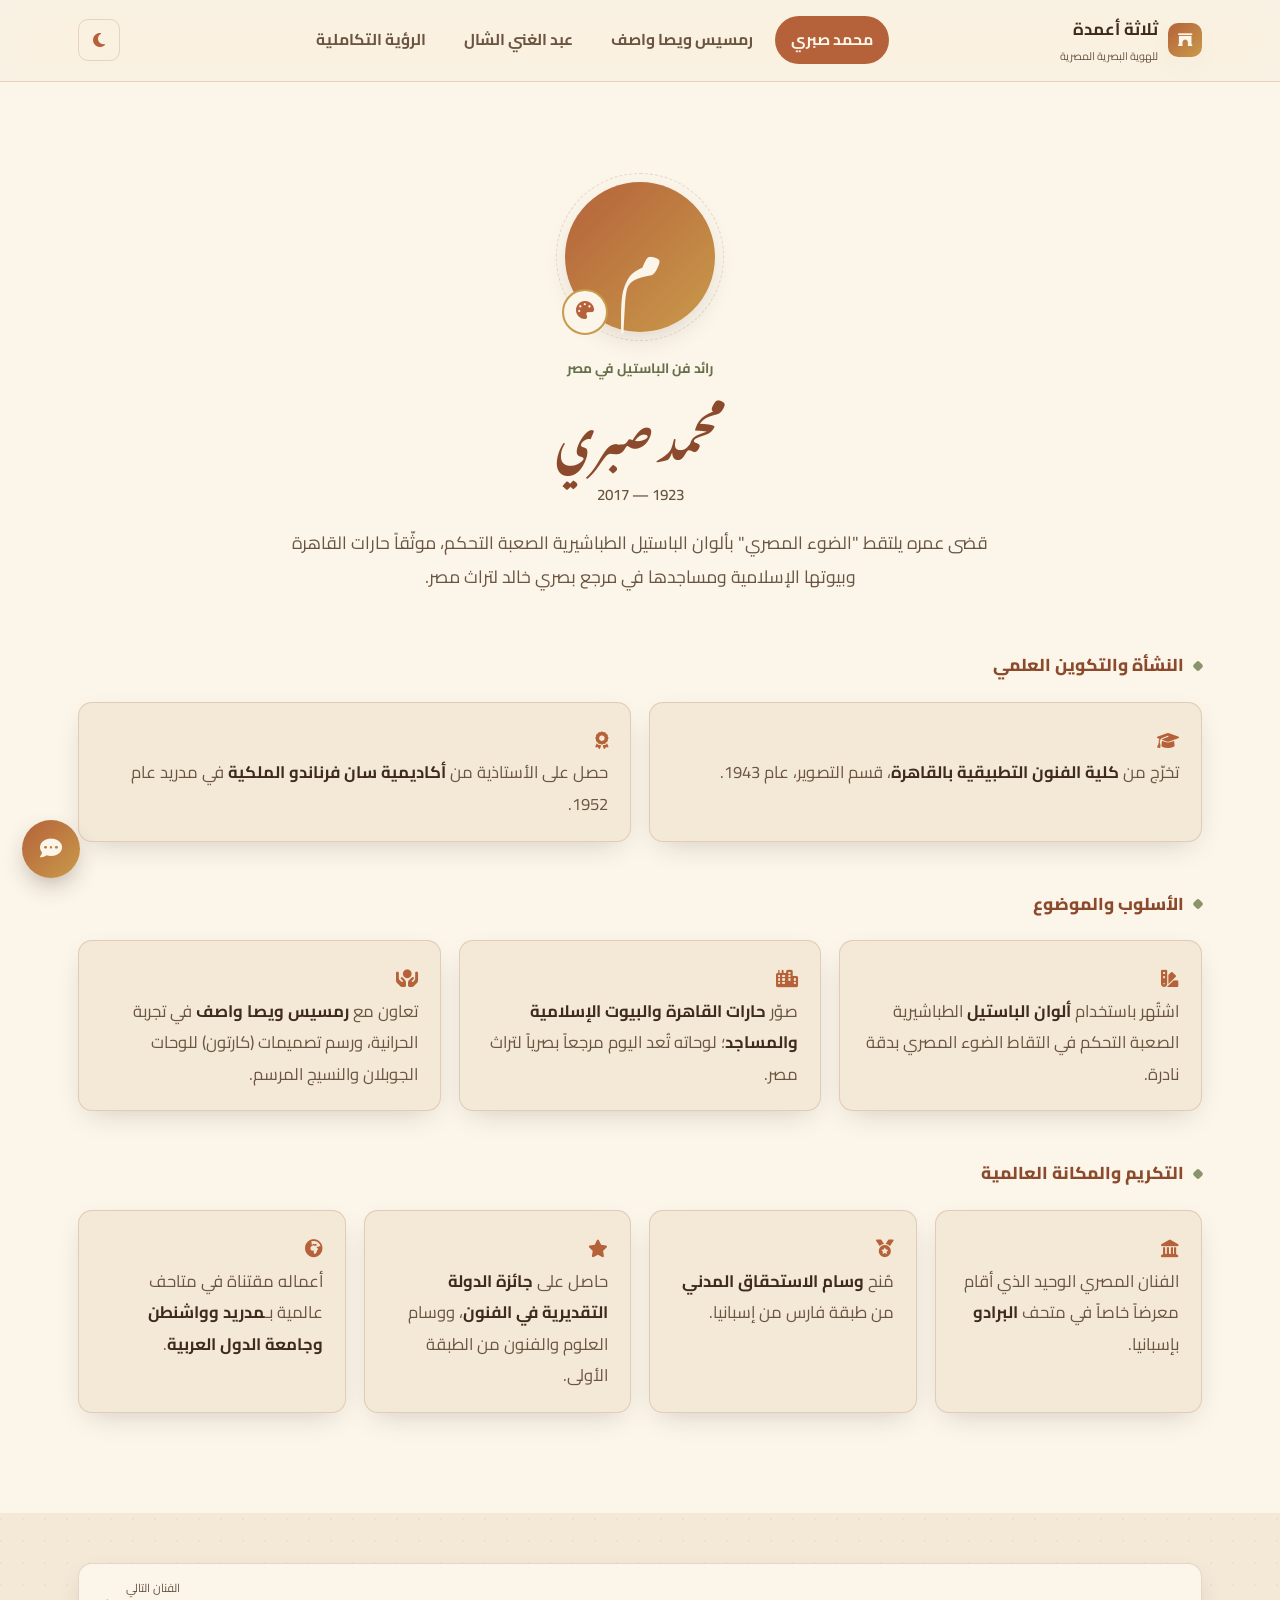
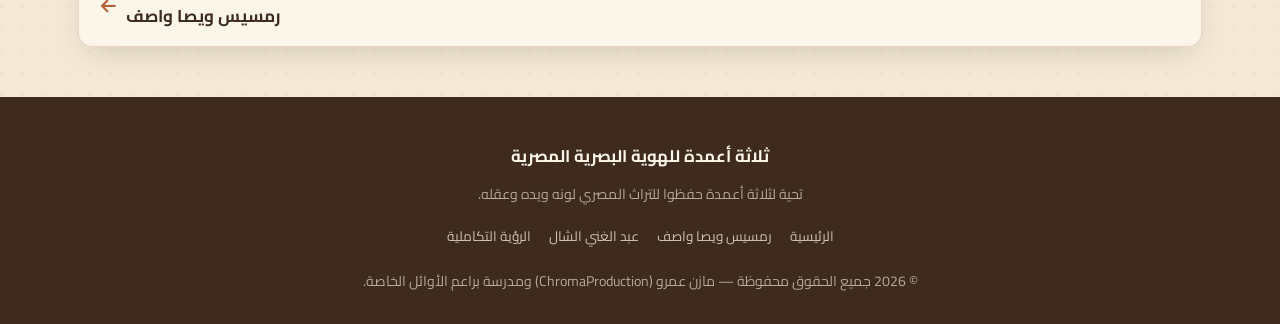
==== sabry.html @ bfd31f46 "Add files via upload" ====
<!DOCTYPE html>
<html lang="ar" dir="rtl">
<head>
<meta charset="UTF-8">
<meta name="viewport" content="width=device-width, initial-scale=1.0">
<script>(function(){try{var t=localStorage.getItem("site-theme");if(!t){t=window.matchMedia("(prefers-color-scheme: dark)").matches?"dark":"light";}document.documentElement.setAttribute("data-theme",t);}catch(e){}})();</script>
<title>محمد صبري — ثلاثة أعمدة للهوية البصرية المصرية</title>
<meta name="description" content="محمد صبري، رائد فن الباستيل في مصر (1923-2017)، وثّق الضوء المصري وحارات القاهرة في لوحاته.">
<link rel="icon" href="data:image/svg+xml,%3Csvg xmlns='http://www.w3.org/2000/svg' viewBox='0 0 100 100'%3E%3Crect width='100' height='100' rx='22' fill='%23B5623A'/%3E%3Cpath d='M25 76 V50 A25 25 0 0 1 75 50 V76' fill='none' stroke='%23F3E9D6' stroke-width='9' stroke-linecap='round'/%3E%3Ccircle cx='50' cy='34' r='5' fill='%23F3E9D6'/%3E%3C/svg%3E">
<link rel="preconnect" href="https://fonts.googleapis.com">
<link rel="preconnect" href="https://fonts.gstatic.com" crossorigin>
<link href="https://fonts.googleapis.com/css2?family=Cairo:wght@300;400;500;600;700;800&family=Noto+Nastaliq+Urdu:wght@400;600;700&display=swap" rel="stylesheet">
<link rel="stylesheet" href="https://cdnjs.cloudflare.com/ajax/libs/font-awesome/6.5.1/css/all.min.css">
<link rel="stylesheet" href="style.css">
</head>
<body>

<div id="thread-progress"></div>

<header id="navbar">
  <div class="nav-inner">
    <a class="brand" href="index.html">
      <span class="brand-mark"><i class="fa-solid fa-archway"></i></span>
      <span>ثلاثة أعمدة<br><small>للهوية البصرية المصرية</small></span>
    </a>
    <nav class="nav-links" id="navLinks">
      <a href="sabry.html" class="active">محمد صبري</a>
      <a href="wissa.html">رمسيس ويصا واصف</a>
      <a href="shal.html">عبد الغني الشال</a>
      <a href="vision.html">الرؤية التكاملية</a>
    </nav>
    <button id="theme-toggle" aria-label="تبديل الوضع الداكن" title="الوضع الداكن/الفاتح"><i class="fa-solid fa-moon"></i><i class="fa-solid fa-sun"></i></button>
    <button id="nav-toggle" aria-label="فتح القائمة" aria-expanded="false"><i class="fa-solid fa-bars"></i></button>
  </div>
</header>

<section class="section-pad tint-b">
  <div class="container">
    <div class="section-head">
      <div class="avatar avatar-lg avatar-sabry section-icon">م<span class="avatar-badge"><i class="fa-solid fa-palette"></i></span></div>
      <div class="section-eyebrow">رائد فن الباستيل في مصر</div>
      <h2 class="section-title">محمد صبري</h2>
      <div class="section-dates">1923 — 2017</div>
      <p class="section-lede">
        قضى عمره يلتقط "الضوء المصري" بألوان الباستيل الطباشيرية الصعبة التحكم،
        موثّقاً حارات القاهرة وبيوتها الإسلامية ومساجدها في مرجع بصري خالد لتراث مصر.
      </p>
    </div>

    <div class="group">
      <div class="group-title">النشأة والتكوين العلمي</div>
      <div class="cards">
        <div class="card reveal"><i class="fa-solid fa-graduation-cap card-ic"></i><p>تخرّج من <strong>كلية الفنون التطبيقية بالقاهرة</strong>، قسم التصوير، عام 1943.</p></div>
        <div class="card reveal"><i class="fa-solid fa-award card-ic"></i><p>حصل على الأستاذية من <strong>أكاديمية سان فرناندو الملكية</strong> في مدريد عام 1952.</p></div>
      </div>
    </div>

    <div class="group">
      <div class="group-title">الأسلوب والموضوع</div>
      <div class="cards">
        <div class="card reveal"><i class="fa-solid fa-swatchbook card-ic"></i><p>اشتُهر باستخدام <strong>ألوان الباستيل</strong> الطباشيرية الصعبة التحكم في التقاط الضوء المصري بدقة نادرة.</p></div>
        <div class="card reveal"><i class="fa-solid fa-city card-ic"></i><p>صوّر <strong>حارات القاهرة والبيوت الإسلامية والمساجد</strong>؛ لوحاته تُعد اليوم مرجعاً بصرياً لتراث مصر.</p></div>
        <div class="card reveal"><i class="fa-solid fa-hands-holding-circle card-ic"></i><p>تعاون مع <strong>رمسيس ويصا واصف</strong> في تجربة الحرانية، ورسم تصميمات (كارتون) للوحات الجوبلان والنسيج المرسم.</p></div>
      </div>
    </div>

    <div class="group">
      <div class="group-title">التكريم والمكانة العالمية</div>
      <div class="cards">
        <div class="card reveal"><i class="fa-solid fa-landmark card-ic"></i><p>الفنان المصري الوحيد الذي أقام معرضاً خاصاً في متحف <strong>البرادو</strong> بإسبانيا.</p></div>
        <div class="card reveal"><i class="fa-solid fa-medal card-ic"></i><p>مُنح <strong>وسام الاستحقاق المدني</strong> من طبقة فارس من إسبانيا.</p></div>
        <div class="card reveal"><i class="fa-solid fa-star card-ic"></i><p>حاصل على <strong>جائزة الدولة التقديرية في الفنون</strong>، ووسام العلوم والفنون من الطبقة الأولى.</p></div>
        <div class="card reveal"><i class="fa-solid fa-earth-africa card-ic"></i><p>أعماله مقتناة في متاحف عالمية بـ<strong>مدريد وواشنطن وجامعة الدول العربية</strong>.</p></div>
      </div>
    </div>
  </div>
</section>

<div class="container">
  <div class="page-nav">
    <a class="next" href="wissa.html">
      <div><small>الفنان التالي</small>رمسيس ويصا واصف</div>
      <i class="fa-solid fa-arrow-left"></i>
    </a>
  </div>
</div>

<footer>
  <div class="container">
    <div class="f-brand">ثلاثة أعمدة للهوية البصرية المصرية</div>
    <p>تحية لثلاثة أعمدة حفظوا للتراث المصري لونه ويده وعقله.</p>
    <div class="f-links">
      <a href="index.html">الرئيسية</a>
      <a href="wissa.html">رمسيس ويصا واصف</a>
      <a href="shal.html">عبد الغني الشال</a>
      <a href="vision.html">الرؤية التكاملية</a>
    </div>
    <p style="margin-top:18px;">© <span id="year"></span> جميع الحقوق محفوظة — مازن عمرو (ChromaProduction) ومدرسة براعم الأوائل الخاصة.</p>
  </div>
</footer>

<script src="main.js"></script>
<button id="faq-toggle" aria-label="اسأل عن الفنانين الثلاثة" aria-expanded="false"><i class="fa-solid fa-comment-dots"></i></button>
<div id="faq-panel" role="dialog" aria-label="أسئلة عن الفنانين الثلاثة">
  <div class="faq-head">
    <span><i class="fa-solid fa-scroll"></i>اسأل عن الفنانين الثلاثة</span>
    <button id="faq-close" aria-label="إغلاق"><i class="fa-solid fa-xmark"></i></button>
  </div>
  <div class="faq-search-wrap">
    <i class="fa-solid fa-magnifying-glass"></i>
    <input type="text" id="faq-search" placeholder="دوّر على سؤال...">
  </div>
  <div class="faq-list" id="faqList"></div>
</div>
<script src="bot.js"></script>

</body>
</html>
---- style.css ----
/* ===================== Tokens ===================== */
:root{
  --clay:#B5623A;
  --clay-dark:#8B4A2B;
  --clay-soft:#E7B79A;
  --pistachio:#8A9468;
  --pistachio-dark:#67704A;
  --beige:#F3E9D6;
  --cream:#FBF5EA;
  --ink:#3E2B1E;
  --ink-soft:#6B5541;
  --gold:#C99A4A;
  --border-soft:rgba(139,74,43,.18);
  --shadow-soft:0 10px 30px -12px rgba(62,43,30,.25);
  --radius-lg:22px;
  --radius-md:14px;
  --container:1180px;

  /* fixed tokens: stay constant across themes (footer stays a stable dark band) */
  --footer-bg:#3E2B1E;
  --footer-text:#F3E9D6;
  --cream-rgb:251,245,234;
}

/* ===================== Dark theme ===================== */
:root[data-theme="dark"]{
  --clay:#DD8B5D;
  --clay-dark:#F0AC81;
  --clay-soft:#5B3A26;
  --pistachio:#AEBB8C;
  --pistachio-dark:#CBD6AC;
  --beige:#221812;
  --cream:#2E2219;
  --ink:#F3E9D6;
  --ink-soft:#C9B79E;
  --gold:#E2B876;
  --border-soft:rgba(243,233,214,.14);
  --shadow-soft:0 12px 30px -12px rgba(0,0,0,.55);
  --cream-rgb:46,34,25;
}
:root[data-theme="dark"] body{
  background-image:radial-gradient(circle at 1px 1px, rgba(243,233,214,.05) 1px, transparent 1px);
}

*,*::before,*::after{box-sizing:border-box;}
html{scroll-behavior:smooth;}
@media (prefers-reduced-motion:reduce){
  html{scroll-behavior:auto;}
  *,*::before,*::after{animation-duration:.001ms !important;animation-iteration-count:1 !important;transition-duration:.001ms !important;scroll-behavior:auto !important;}
}
body{
  margin:0;
  background:var(--beige);
  color:var(--ink);
  font-family:'Cairo',sans-serif;
  font-size:17px;
  line-height:1.9;
  -webkit-font-smoothing:antialiased;
}
h1,h2,h3,.display{
  font-family:'Noto Nastaliq Urdu','Cairo',serif;
  font-weight:700;
  margin:0;
  color:var(--ink);
}
p{margin:0;}
a{color:inherit;text-decoration:none;}
ul{margin:0;padding:0;list-style:none;}
img{max-width:100%;display:block;}
.container{max-width:var(--container);margin:0 auto;padding:0 28px;}
section{position:relative;}
::selection{background:var(--clay-soft);color:var(--ink);}
:focus-visible{outline:3px solid var(--gold);outline-offset:3px;border-radius:4px;}

body{
  background-image:radial-gradient(circle at 1px 1px, rgba(139,74,43,.06) 1px, transparent 1px);
  background-size:22px 22px;
}

/* ===================== Scroll thread ===================== */
#thread-progress{
  position:fixed; top:0; right:0; left:0; height:5px; z-index:1100;
  background:repeating-linear-gradient(115deg, rgba(255,255,255,.55) 0 6px, transparent 6px 12px), linear-gradient(90deg,var(--pistachio-dark),var(--gold),var(--clay));
  background-size:100% 100%, 300% 100%;
  transform-origin:right center; transform:scaleX(0);
  transition:transform .12s linear;
}

/* ===================== Navbar ===================== */
#navbar{
  position:sticky; top:0; z-index:1000;
  background:rgba(var(--cream-rgb),.68);
  backdrop-filter:blur(14px) saturate(140%);
  -webkit-backdrop-filter:blur(14px) saturate(140%);
  border-bottom:1px solid var(--border-soft);
}
.nav-inner{display:flex;align-items:center;justify-content:space-between;padding:14px 28px;max-width:var(--container);margin:0 auto;}
.brand{display:flex;align-items:center;gap:10px;font-weight:700;font-size:1.05rem;}
.brand-mark{
  width:34px;height:34px;border-radius:10px;
  background:linear-gradient(135deg,var(--clay),var(--gold));
  display:flex;align-items:center;justify-content:center;color:var(--cream);font-size:.9rem;
  box-shadow:var(--shadow-soft); flex:none;
}
.brand small{display:block;font-weight:400;font-size:.68rem;color:var(--ink-soft);}
.nav-links{display:flex;gap:6px;}
.nav-links a{padding:9px 16px;border-radius:999px;font-size:.98rem;font-weight:700;color:var(--ink-soft);transition:background .25s,color .25s;}
.nav-links a:hover{background:rgba(181,98,58,.1);color:var(--clay-dark);}
.nav-links a.active{background:var(--clay);color:var(--cream);}
#nav-toggle{display:none;background:none;border:1px solid var(--border-soft);border-radius:10px;width:42px;height:42px;font-size:1.1rem;color:var(--ink);cursor:pointer;}
#theme-toggle{
  background:none;border:1px solid var(--border-soft);border-radius:10px;
  width:42px;height:42px;font-size:1rem;color:var(--clay);cursor:pointer;
  display:flex;align-items:center;justify-content:center;margin-inline-start:8px;
  transition:background .25s,transform .25s;flex:none;
}
#theme-toggle:hover{background:rgba(181,98,58,.1);transform:rotate(-14deg);}
:root[data-theme="dark"] #theme-toggle i.fa-moon{display:none;}
:root:not([data-theme="dark"]) #theme-toggle i.fa-sun{display:none;}

@media (max-width:860px){
  .nav-links{
    position:fixed; inset:64px 0 auto 0; margin:0 12px;
    background:rgba(var(--cream-rgb),.97); backdrop-filter:blur(14px);
    border:1px solid var(--border-soft); border-radius:var(--radius-md);
    flex-direction:column; padding:10px; box-shadow:var(--shadow-soft);
    transform:translateY(-14px); opacity:0; pointer-events:none; transition:.25s ease;
  }
  .nav-links.open{transform:translateY(0);opacity:1;pointer-events:auto;}
  .nav-links a{width:100%;text-align:center;}
  #nav-toggle{display:block;}
}

/* ===================== Hero (home) ===================== */
#top{
  padding:90px 0 0;
  background:radial-gradient(ellipse 90% 60% at 50% 0%, rgba(181,98,58,.12), transparent 70%);
  overflow:hidden;
}
.eyebrow{
  display:inline-flex;align-items:center;gap:8px;font-size:.82rem;font-weight:700;letter-spacing:.02em;
  color:var(--pistachio-dark); background:rgba(138,148,104,.14); padding:7px 16px;border-radius:999px;margin-bottom:22px;
}
.eyebrow i{color:var(--clay);}
.hero-inner{text-align:center;max-width:880px;margin:0 auto;padding:0 28px;}
.hero-title{font-size:clamp(2.3rem,4.8vw + .8rem,3.8rem);line-height:1.4;color:var(--clay-dark);}
.hero-title span{color:var(--pistachio-dark);}
.hero-sub{margin:22px auto 0;max-width:660px;font-size:clamp(1.08rem,1.2vw + .75rem,1.28rem);color:var(--ink-soft);}
.hero-arch{margin-top:64px;height:150px;position:relative;}
.hero-arch svg{position:absolute;bottom:0;width:100%;height:100%;display:block;}

/* ===================== Home artist-picker cards ===================== */
.picker{padding:80px 0 100px;background:var(--cream);}
.picker-grid{display:grid;grid-template-columns:repeat(3,1fr);gap:26px;}
.picker-card{
  display:block; background:var(--beige); border:1px solid var(--border-soft); border-radius:var(--radius-lg);
  padding:36px 26px; text-align:center; box-shadow:var(--shadow-soft);
  transition:transform .3s ease, box-shadow .3s ease, background .3s ease;
}
.picker-card:hover{transform:translateY(-6px); background:var(--cream); box-shadow:0 18px 40px -14px rgba(62,43,30,.32);}
.picker-card .p-icon{margin:0 auto 20px;}
.picker-card h3{font-size:1.3rem;color:var(--clay-dark);margin-bottom:6px;}
.picker-card .p-role{font-weight:700;font-size:.85rem;color:var(--pistachio-dark);margin-bottom:10px;}
.picker-card .p-dates{font-size:.82rem;color:var(--ink-soft);margin-bottom:14px;}
.picker-card .p-cta{display:inline-flex;align-items:center;gap:8px;font-weight:700;color:var(--clay);font-size:.92rem;}
.picker-card .p-cta i{transition:transform .25s;}
.picker-card:hover .p-cta i{transform:translateX(-4px);}

.vision-cta{
  max-width:640px;margin:52px auto 0;text-align:center;
  border-top:1px dashed var(--border-soft);padding-top:44px;
}
.vision-cta p{color:var(--ink-soft);margin-bottom:16px;}
.vision-link{
  display:inline-flex;align-items:center;gap:10px;padding:12px 26px;border-radius:999px;
  background:var(--ink);color:var(--cream);font-weight:700;font-size:.95rem;transition:background .25s;
}
.vision-link:hover{background:var(--clay-dark);}

@media (max-width:860px){.picker-grid{grid-template-columns:1fr;}}

/* ===================== Artist page sections ===================== */
.section-pad{padding:100px 0;}
.section-head{max-width:720px;margin:0 auto 56px;text-align:center;}
.section-icon{margin:0 auto 22px;}
.section-eyebrow{font-size:.85rem;font-weight:700;color:var(--pistachio-dark);margin-bottom:10px;}
.section-title{font-size:clamp(1.9rem,2.4vw + .9rem,2.7rem);color:var(--clay-dark);}
.section-dates{font-family:'Cairo',sans-serif;font-size:.95rem;color:var(--ink-soft);margin-top:8px;font-weight:600;}
.section-lede{margin-top:16px;color:var(--ink-soft);font-size:1.1rem;}

.tint-a{background:var(--beige);}
.tint-b{background:var(--cream);}

.ornament{display:flex;align-items:center;justify-content:center;gap:14px;padding-top:6px;}
.ornament .line{height:1px;width:70px;background:linear-gradient(90deg,transparent,var(--border-soft),transparent);}
.ornament i{color:var(--gold);font-size:.8rem;}

.group{margin-bottom:46px;}
.group:last-child{margin-bottom:0;}
.group-title{display:flex;align-items:center;gap:10px;font-weight:800;font-size:1.08rem;color:var(--clay-dark);margin-bottom:20px;}
.group-title::before{content:'';width:8px;height:8px;border-radius:2px;background:var(--pistachio);transform:rotate(45deg);flex:none;}
.cards{display:grid;grid-template-columns:repeat(auto-fit,minmax(260px,1fr));gap:18px;}
.card{
  background:var(--cream); border:1px solid var(--border-soft); border-radius:var(--radius-md);
  padding:22px 22px 20px; box-shadow:var(--shadow-soft);
  opacity:0; transform:translateY(18px); transition:opacity .6s ease, transform .6s ease;
}
.tint-a .card{background:var(--cream);}
.tint-b .card{background:var(--beige);}
.card.in-view{opacity:1;transform:translateY(0);}
.card i.card-ic{color:var(--clay);font-size:1.1rem;margin-left:8px;}
.card p{color:var(--ink-soft);font-size:1.04rem;}
.card strong{color:var(--ink);}

/* prev/next page nav at bottom of artist pages */
.page-nav{display:flex;justify-content:space-between;gap:16px;padding:50px 0;flex-wrap:wrap;}
.page-nav a{
  display:flex;align-items:center;gap:10px;padding:14px 22px;border-radius:var(--radius-md);
  background:var(--cream);border:1px solid var(--border-soft);box-shadow:var(--shadow-soft);
  font-weight:700;color:var(--ink);transition:transform .25s,background .25s;flex:1 1 220px;
}
.page-nav a:hover{background:var(--clay);color:var(--cream);transform:translateY(-3px);}
.page-nav a:hover i{color:var(--cream);}
.page-nav a i{color:var(--clay);transition:color .25s;}
.page-nav .next{justify-content:flex-end;text-align:left;}
.page-nav .prev{justify-content:flex-start;}
.page-nav small{display:block;font-size:.72rem;font-weight:400;color:var(--ink-soft);}

/* ===================== Vision page ===================== */
#vision-hero{background:linear-gradient(180deg,var(--cream),var(--beige));padding:110px 0 90px;}
.vision-grid{display:grid;grid-template-columns:repeat(3,1fr);gap:34px;position:relative;margin-top:20px;}
.thread-svg{position:absolute;top:70px;right:0;left:0;width:100%;height:40px;z-index:0;}
.vision-col{
  position:relative;z-index:1;background:var(--cream);border:1px solid var(--border-soft);border-radius:var(--radius-lg);
  padding:34px 24px;text-align:center;box-shadow:var(--shadow-soft);
}
.vision-col .v-icon{margin:0 auto 18px;}
.vision-col h3{font-size:1.25rem;color:var(--clay-dark);margin-bottom:6px;}
.vision-col .v-role{font-weight:700;color:var(--pistachio-dark);font-size:.92rem;margin-bottom:12px;}
.vision-col p{color:var(--ink-soft);font-size:.95rem;}

.closing-reflection{max-width:760px;margin:70px auto 0;text-align:center;position:relative;}
.closing-reflection .flourish{font-size:1.6rem;color:var(--gold);display:block;margin-bottom:10px;}
.closing-reflection p{
  font-family:'Noto Nastaliq Urdu','Cairo',serif;font-size:clamp(1.25rem,1.6vw + .8rem,1.65rem);line-height:2;color:var(--ink);
}
.closing-reflection .sig{margin-top:18px;font-size:.85rem;color:var(--ink-soft);font-weight:600;}

@media (max-width:860px){
  .vision-grid{grid-template-columns:1fr;gap:22px;}
  .thread-svg{display:none;}
}

/* ===================== Footer ===================== */
footer{background:var(--footer-bg);color:var(--footer-text);padding:44px 0 30px;text-align:center;}
footer .f-brand{font-weight:700;font-size:1.05rem;color:var(--cream);margin-bottom:8px;}
footer p{color:rgba(243,233,214,.65);font-size:.88rem;}
footer .f-links{margin-top:16px;display:flex;justify-content:center;flex-wrap:wrap;gap:18px;font-size:.85rem;}
footer .f-links a{color:rgba(243,233,214,.8);transition:color .2s;}
footer .f-links a:hover{color:var(--gold);}

/* ===================== FAQ Bot Widget ===================== */
#faq-toggle{
  position:fixed; bottom:22px; left:22px; z-index:1200;
  width:58px;height:58px;border-radius:50%;border:none;cursor:pointer;
  background:linear-gradient(135deg,var(--clay),var(--gold));
  color:var(--cream);font-size:1.35rem;
  display:flex;align-items:center;justify-content:center;
  box-shadow:0 10px 26px -8px rgba(62,43,30,.45);
  animation:faqPulse 2.6s ease-in-out infinite;
}
@keyframes faqPulse{
  0%,100%{box-shadow:0 10px 26px -8px rgba(62,43,30,.45), 0 0 0 0 rgba(181,98,58,.35);}
  50%{box-shadow:0 10px 26px -8px rgba(62,43,30,.45), 0 0 0 10px rgba(181,98,58,0);}
}
@media (prefers-reduced-motion:reduce){#faq-toggle{animation:none;}}

#faq-panel{
  position:fixed; bottom:90px; left:22px; z-index:1200;
  width:min(340px, calc(100vw - 44px));
  max-height:min(480px, calc(100vh - 140px));
  background:var(--cream);
  border:1px solid var(--border-soft);
  border-radius:var(--radius-lg);
  box-shadow:var(--shadow-soft);
  display:flex; flex-direction:column;
  overflow:hidden;
  transform:translateY(16px) scale(.97); opacity:0; pointer-events:none;
  transition:opacity .2s ease, transform .2s ease;
}
#faq-panel.open{transform:translateY(0) scale(1); opacity:1; pointer-events:auto;}

.faq-head{
  display:flex;align-items:center;justify-content:space-between;
  padding:16px 18px; background:linear-gradient(135deg,var(--clay),var(--clay-dark));
  color:var(--cream); font-weight:700; font-size:.95rem; flex:none;
}
.faq-head i{margin-left:8px;}
#faq-close{background:none;border:none;color:var(--cream);font-size:1rem;cursor:pointer;padding:4px;}

.faq-search-wrap{
  display:flex;align-items:center;gap:8px;
  margin:14px 16px 6px; padding:9px 14px;
  background:var(--beige); border:1px solid var(--border-soft); border-radius:999px;
  flex:none;
}
.faq-search-wrap i{color:var(--ink-soft);font-size:.85rem;}
#faq-search{
  border:none;background:transparent;outline:none;font-family:'Cairo',sans-serif;
  font-size:.88rem;color:var(--ink);width:100%;
}

.faq-list{overflow-y:auto;padding:8px 14px 16px;flex:1;}
.faq-empty{color:var(--ink-soft);font-size:.88rem;text-align:center;padding:20px 0;}
.faq-item{border-bottom:1px solid var(--border-soft);}
.faq-item:last-child{border-bottom:none;}
.faq-q{
  width:100%;display:flex;align-items:center;justify-content:space-between;gap:10px;
  background:none;border:none;cursor:pointer;text-align:right;
  padding:12px 2px; font-family:'Cairo',sans-serif;font-weight:700;font-size:.88rem;color:var(--ink);
}
.faq-q i{color:var(--clay);font-size:.75rem;transition:transform .25s;flex:none;}
.faq-item.open .faq-q i{transform:rotate(180deg);}
.faq-a{max-height:0;overflow:hidden;transition:max-height .3s ease;}
.faq-item.open .faq-a{max-height:220px;}
.faq-a p{padding:0 2px 14px;color:var(--ink-soft);font-size:.85rem;line-height:1.8;}

@media (max-width:480px){
  #faq-toggle{bottom:16px;left:16px;width:52px;height:52px;font-size:1.2rem;}
  #faq-panel{bottom:78px;left:12px;}
}

/* ===================== Artist Avatars (design-only, no real photos) ===================== */
.avatar{
  position:relative; border-radius:50%;
  display:flex; align-items:center; justify-content:center;
  font-family:'Noto Nastaliq Urdu','Cairo',serif; font-weight:700; color:var(--cream);
  box-shadow:var(--shadow-soft); flex:none;
}
.avatar::before{
  content:''; position:absolute; inset:-9px; border-radius:50%;
  border:1.5px dashed var(--border-soft);
}
.avatar .avatar-badge{
  position:absolute; bottom:-2%; left:-2%;
  border-radius:50%; background:var(--cream); border:2px solid var(--gold);
  display:flex; align-items:center; justify-content:center; color:var(--clay);
}

.avatar-sabry{background:linear-gradient(135deg,var(--clay),var(--gold));}
.avatar-wissa{background:linear-gradient(135deg,var(--pistachio-dark),var(--clay));}
.avatar-shal{background:linear-gradient(135deg,var(--gold),var(--clay-dark));}

.avatar-lg{width:150px;height:150px;font-size:3.6rem;margin:0 auto 24px;}
.avatar-lg .avatar-badge{width:46px;height:46px;font-size:1.15rem;}
.avatar-md{width:96px;height:96px;font-size:2.2rem;margin:0 auto 20px;}
.avatar-md .avatar-badge{width:34px;height:34px;font-size:.85rem;}
.avatar-sm{width:78px;height:78px;font-size:1.8rem;margin:0 auto 18px;}
.avatar-sm .avatar-badge{width:28px;height:28px;font-size:.72rem;}

@media (max-width:480px){
  .avatar-lg{width:120px;height:120px;font-size:2.9rem;}
  .avatar-lg .avatar-badge{width:40px;height:40px;font-size:1rem;}
}
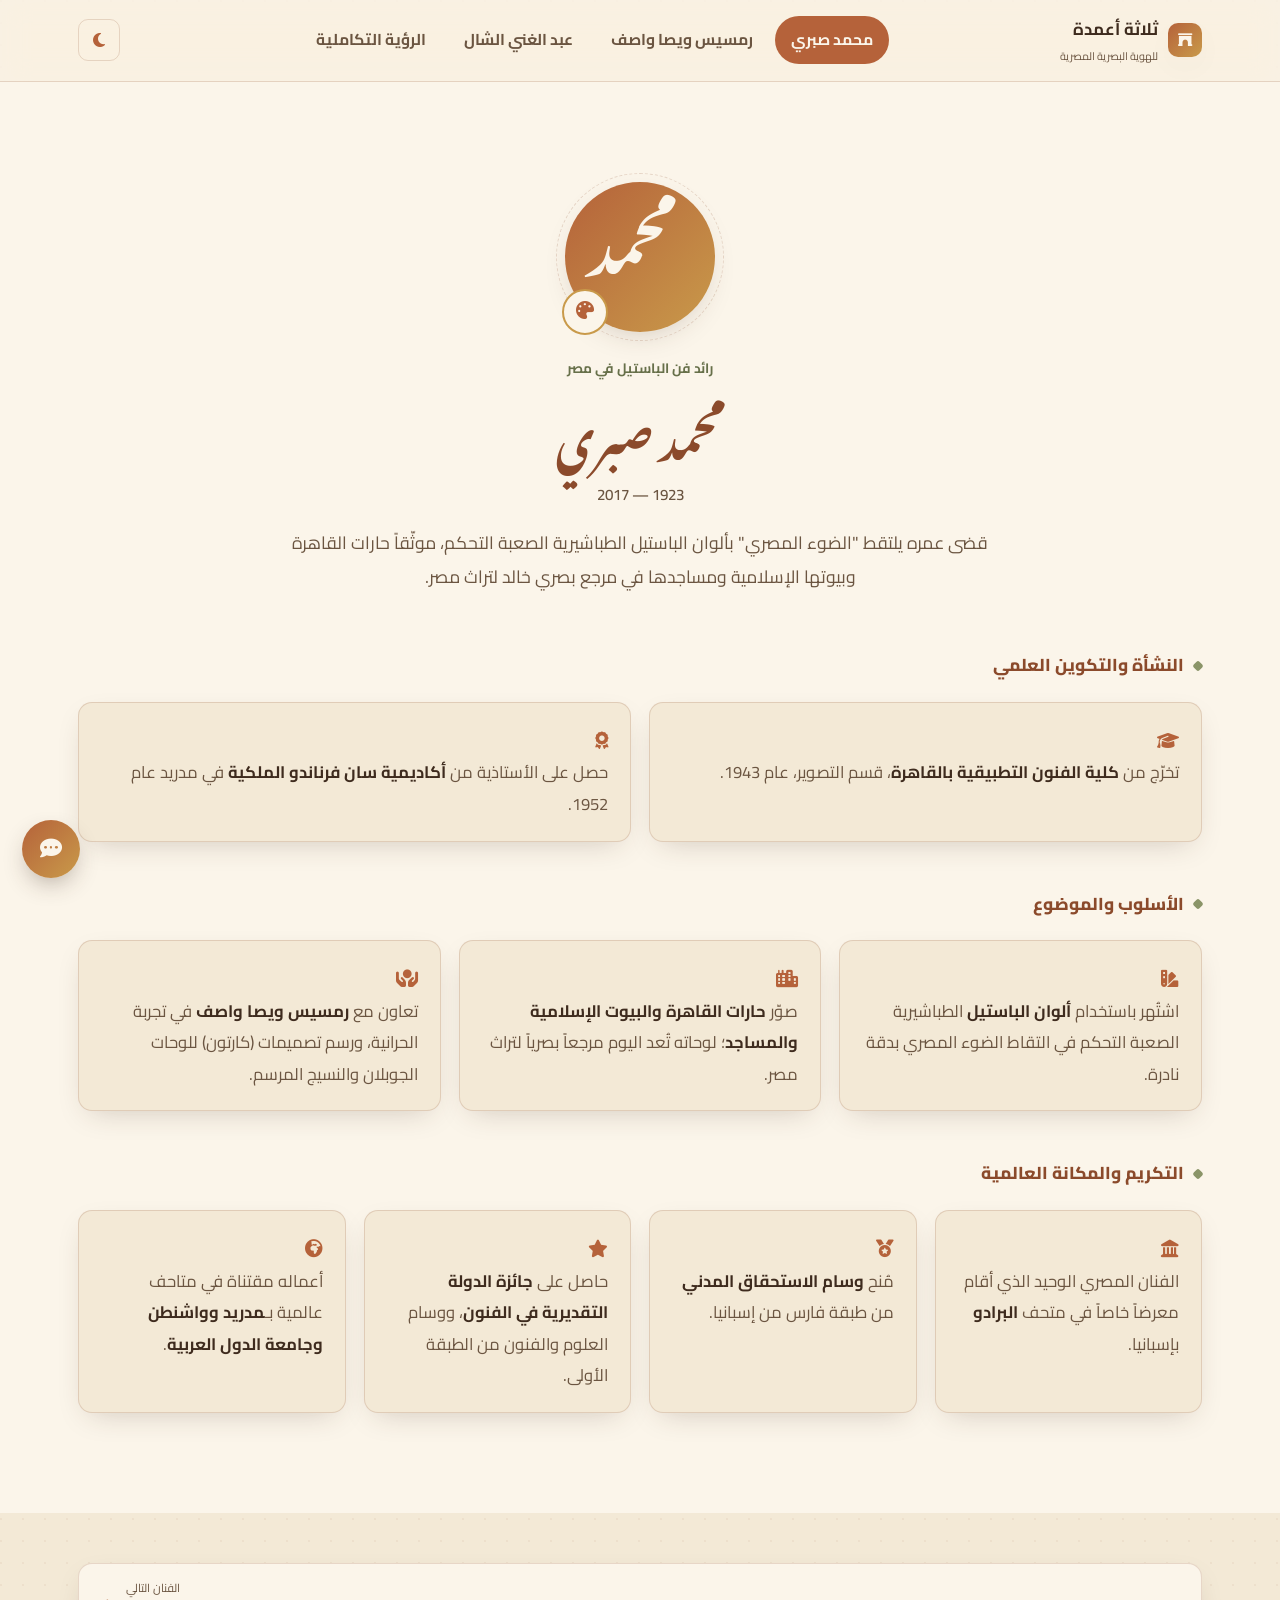
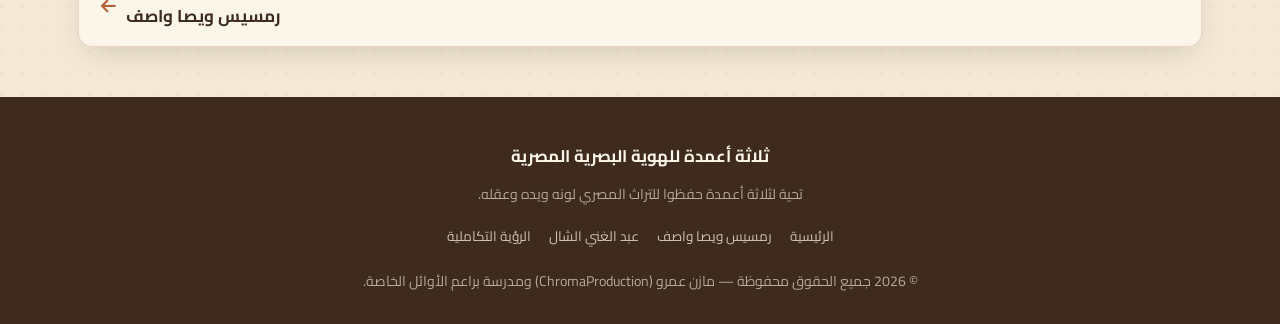
==== commit 962548dd: "Add files via upload" ====
--- a/sabry.html
+++ b/sabry.html
@@ -37,7 +37,7 @@
 <section class="section-pad tint-b">
   <div class="container">
     <div class="section-head">
-      <div class="avatar avatar-lg avatar-sabry section-icon">م<span class="avatar-badge"><i class="fa-solid fa-palette"></i></span></div>
+      <div class="avatar avatar-lg avatar-sabry section-icon"><img class="avatar-img" src="img/sabry.jpg" alt="محمد صبري" loading="lazy"><span class="avatar-badge"><i class="fa-solid fa-palette"></i></span></div>
       <div class="section-eyebrow">رائد فن الباستيل في مصر</div>
       <h2 class="section-title">محمد صبري</h2>
       <div class="section-dates">1923 — 2017</div>
--- a/style.css
+++ b/style.css
@@ -346,6 +346,7 @@
   border-radius:50%; background:var(--cream); border:2px solid var(--gold);
   display:flex; align-items:center; justify-content:center; color:var(--clay);
 }
+.avatar-img{width:100%;height:100%;object-fit:cover;border-radius:50%;display:block;}
 
 .avatar-sabry{background:linear-gradient(135deg,var(--clay),var(--gold));}
 .avatar-wissa{background:linear-gradient(135deg,var(--pistachio-dark),var(--clay));}
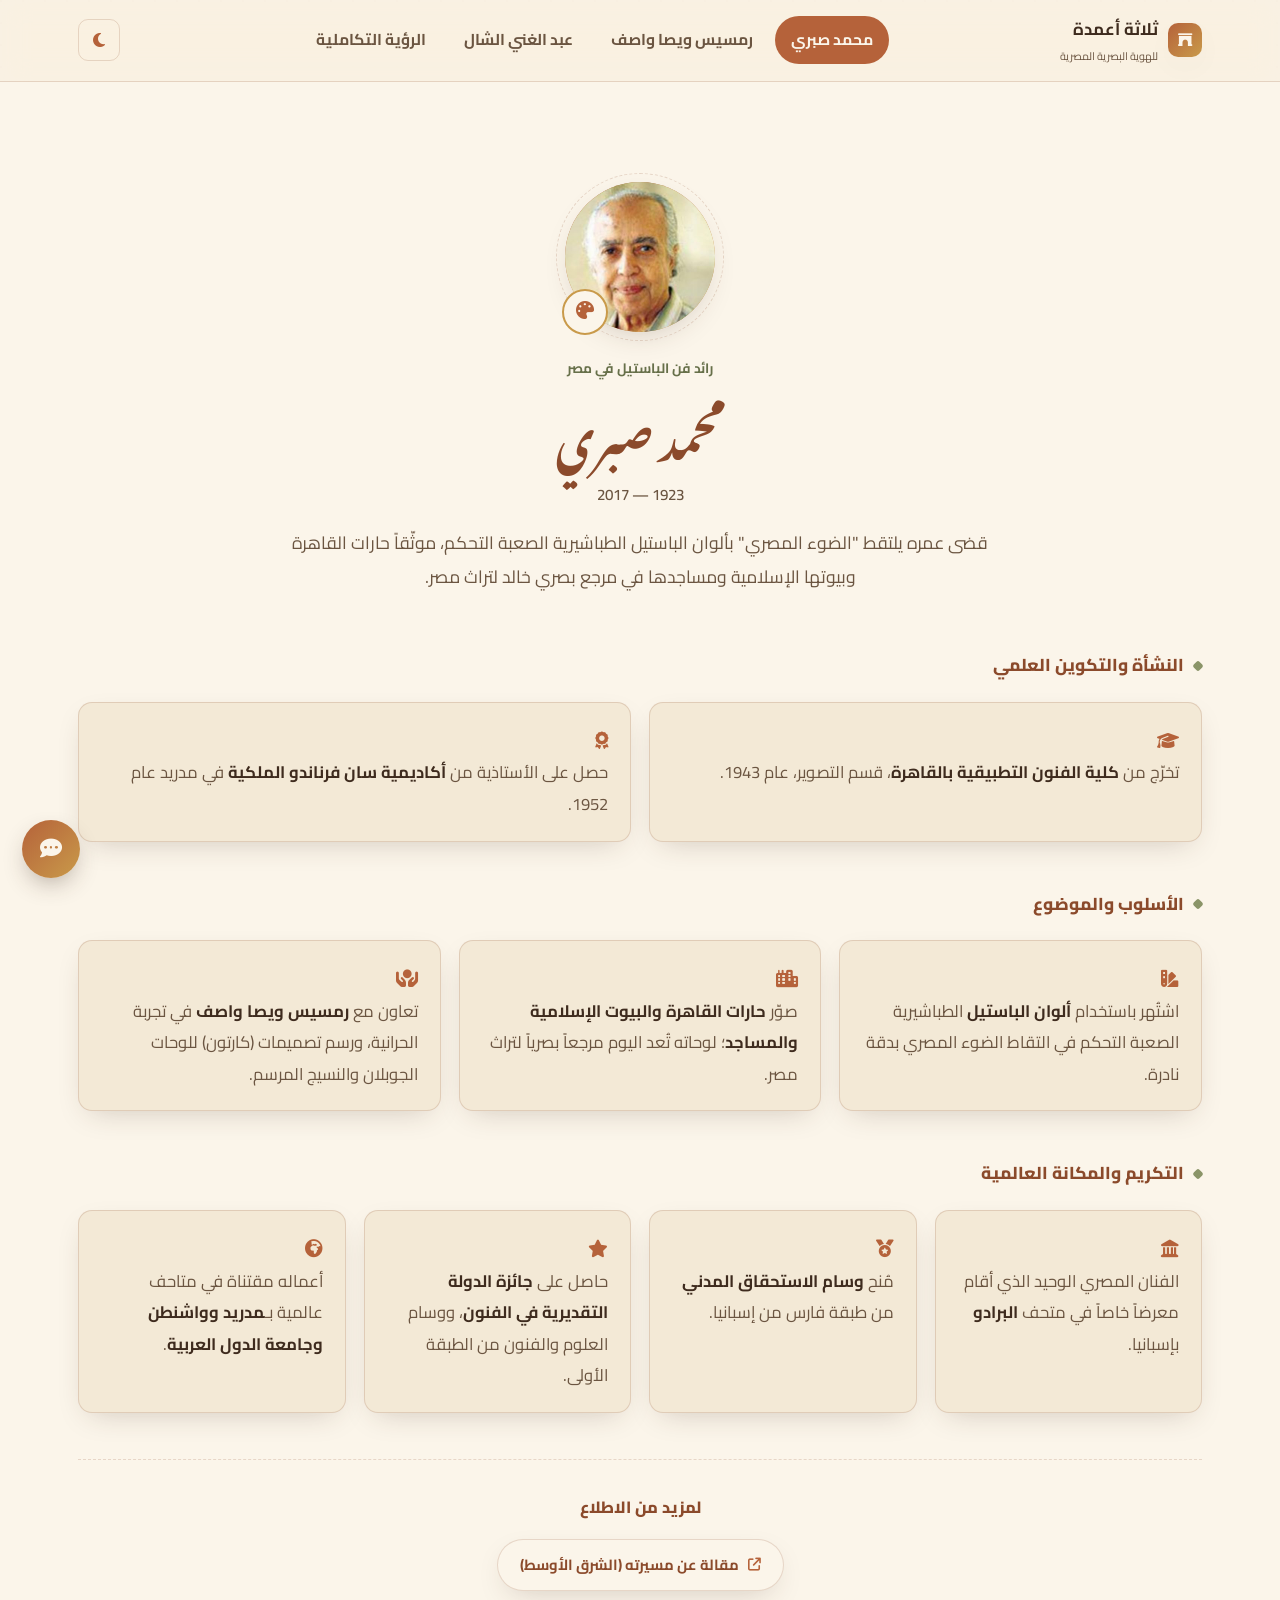
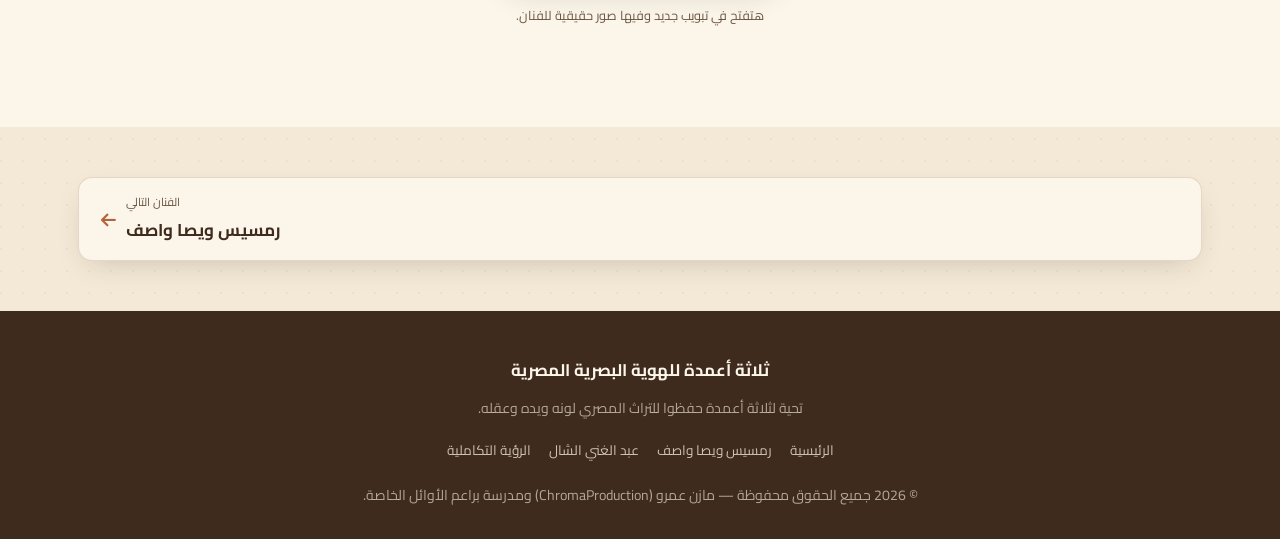
==== commit 6c41c968: "Add files via upload" ====
--- a/sabry.html
+++ b/sabry.html
@@ -73,6 +73,14 @@
         <div class="card reveal"><i class="fa-solid fa-earth-africa card-ic"></i><p>أعماله مقتناة في متاحف عالمية بـ<strong>مدريد وواشنطن وجامعة الدول العربية</strong>.</p></div>
       </div>
     </div>
+
+    <div class="more-links reveal">
+      <div class="more-title">لمزيد من الاطلاع</div>
+      <a class="more-link-chip" href="https://aawsat.com/home/article/1443431/%D8%A7%D9%84%D9%85%D9%88%D8%AA-%D9%8A%D8%BA%D9%8A%D9%91%D8%A8-%D8%A7%D9%84%D8%AA%D8%B4%D9%83%D9%8A%D9%84%D9%8A-%D9%85%D8%AD%D9%85%D8%AF-%D8%B5%D8%A8%D8%B1%D9%8A-%D8%B1%D8%A7%D8%A6%D8%AF-%C2%AB%D8%A7%D9%84%D8%A8%D8%A7%D8%B3%D8%AA%D9%8A%D9%84%C2%BB-%D9%81%D9%8A-%D9%85%D8%B5%D8%B1" target="_blank" rel="noopener noreferrer">
+        <i class="fa-solid fa-arrow-up-right-from-square"></i> مقالة عن مسيرته (الشرق الأوسط)
+      </a>
+      <p class="more-note">هتفتح في تبويب جديد وفيها صور حقيقية للفنان.</p>
+    </div>
   </div>
 </section>
 
--- a/style.css
+++ b/style.css
@@ -114,7 +114,9 @@
   display:flex;align-items:center;justify-content:center;margin-inline-start:8px;
   transition:background .25s,transform .25s;flex:none;
 }
-#theme-toggle:hover{background:rgba(181,98,58,.1);transform:rotate(-14deg);}
+@media (hover:hover) and (pointer:fine){
+  #theme-toggle:hover{background:rgba(181,98,58,.1);transform:rotate(-14deg);}
+}
 :root[data-theme="dark"] #theme-toggle i.fa-moon{display:none;}
 :root:not([data-theme="dark"]) #theme-toggle i.fa-sun{display:none;}
 
@@ -157,14 +159,18 @@
   padding:36px 26px; text-align:center; box-shadow:var(--shadow-soft);
   transition:transform .3s ease, box-shadow .3s ease, background .3s ease;
 }
-.picker-card:hover{transform:translateY(-6px); background:var(--cream); box-shadow:0 18px 40px -14px rgba(62,43,30,.32);}
+@media (hover:hover) and (pointer:fine){
+  .picker-card:hover{transform:translateY(-6px); background:var(--cream); box-shadow:0 18px 40px -14px rgba(62,43,30,.32);}
+}
 .picker-card .p-icon{margin:0 auto 20px;}
 .picker-card h3{font-size:1.3rem;color:var(--clay-dark);margin-bottom:6px;}
 .picker-card .p-role{font-weight:700;font-size:.85rem;color:var(--pistachio-dark);margin-bottom:10px;}
 .picker-card .p-dates{font-size:.82rem;color:var(--ink-soft);margin-bottom:14px;}
 .picker-card .p-cta{display:inline-flex;align-items:center;gap:8px;font-weight:700;color:var(--clay);font-size:.92rem;}
 .picker-card .p-cta i{transition:transform .25s;}
-.picker-card:hover .p-cta i{transform:translateX(-4px);}
+@media (hover:hover) and (pointer:fine){
+  .picker-card:hover .p-cta i{transform:translateX(-4px);}
+}
 
 .vision-cta{
   max-width:640px;margin:52px auto 0;text-align:center;
@@ -219,8 +225,10 @@
   background:var(--cream);border:1px solid var(--border-soft);box-shadow:var(--shadow-soft);
   font-weight:700;color:var(--ink);transition:transform .25s,background .25s;flex:1 1 220px;
 }
-.page-nav a:hover{background:var(--clay);color:var(--cream);transform:translateY(-3px);}
-.page-nav a:hover i{color:var(--cream);}
+@media (hover:hover) and (pointer:fine){
+  .page-nav a:hover{background:var(--clay);color:var(--cream);transform:translateY(-3px);}
+  .page-nav a:hover i{color:var(--cream);}
+}
 .page-nav a i{color:var(--clay);transition:color .25s;}
 .page-nav .next{justify-content:flex-end;text-align:left;}
 .page-nav .prev{justify-content:flex-start;}
@@ -363,3 +371,18 @@
   .avatar-lg{width:120px;height:120px;font-size:2.9rem;}
   .avatar-lg .avatar-badge{width:40px;height:40px;font-size:1rem;}
 }
+
+/* ===================== Further Reading (external sources) ===================== */
+.more-links{margin-top:46px;padding-top:32px;border-top:1px dashed var(--border-soft);text-align:center;}
+.more-links .more-title{font-weight:800;font-size:1.02rem;color:var(--clay-dark);margin-bottom:16px;}
+.more-link-chip{
+  display:inline-flex;align-items:center;gap:9px;padding:11px 22px;border-radius:999px;
+  background:var(--cream);border:1px solid var(--border-soft);color:var(--clay-dark);
+  font-weight:700;font-size:.92rem;box-shadow:var(--shadow-soft);
+}
+.more-link-chip i{color:var(--clay);font-size:.8rem;}
+.more-links .more-note{margin-top:12px;font-size:.8rem;color:var(--ink-soft);}
+@media (hover:hover) and (pointer:fine){
+  .more-link-chip:hover{background:var(--clay);color:var(--cream);}
+  .more-link-chip:hover i{color:var(--cream);}
+}
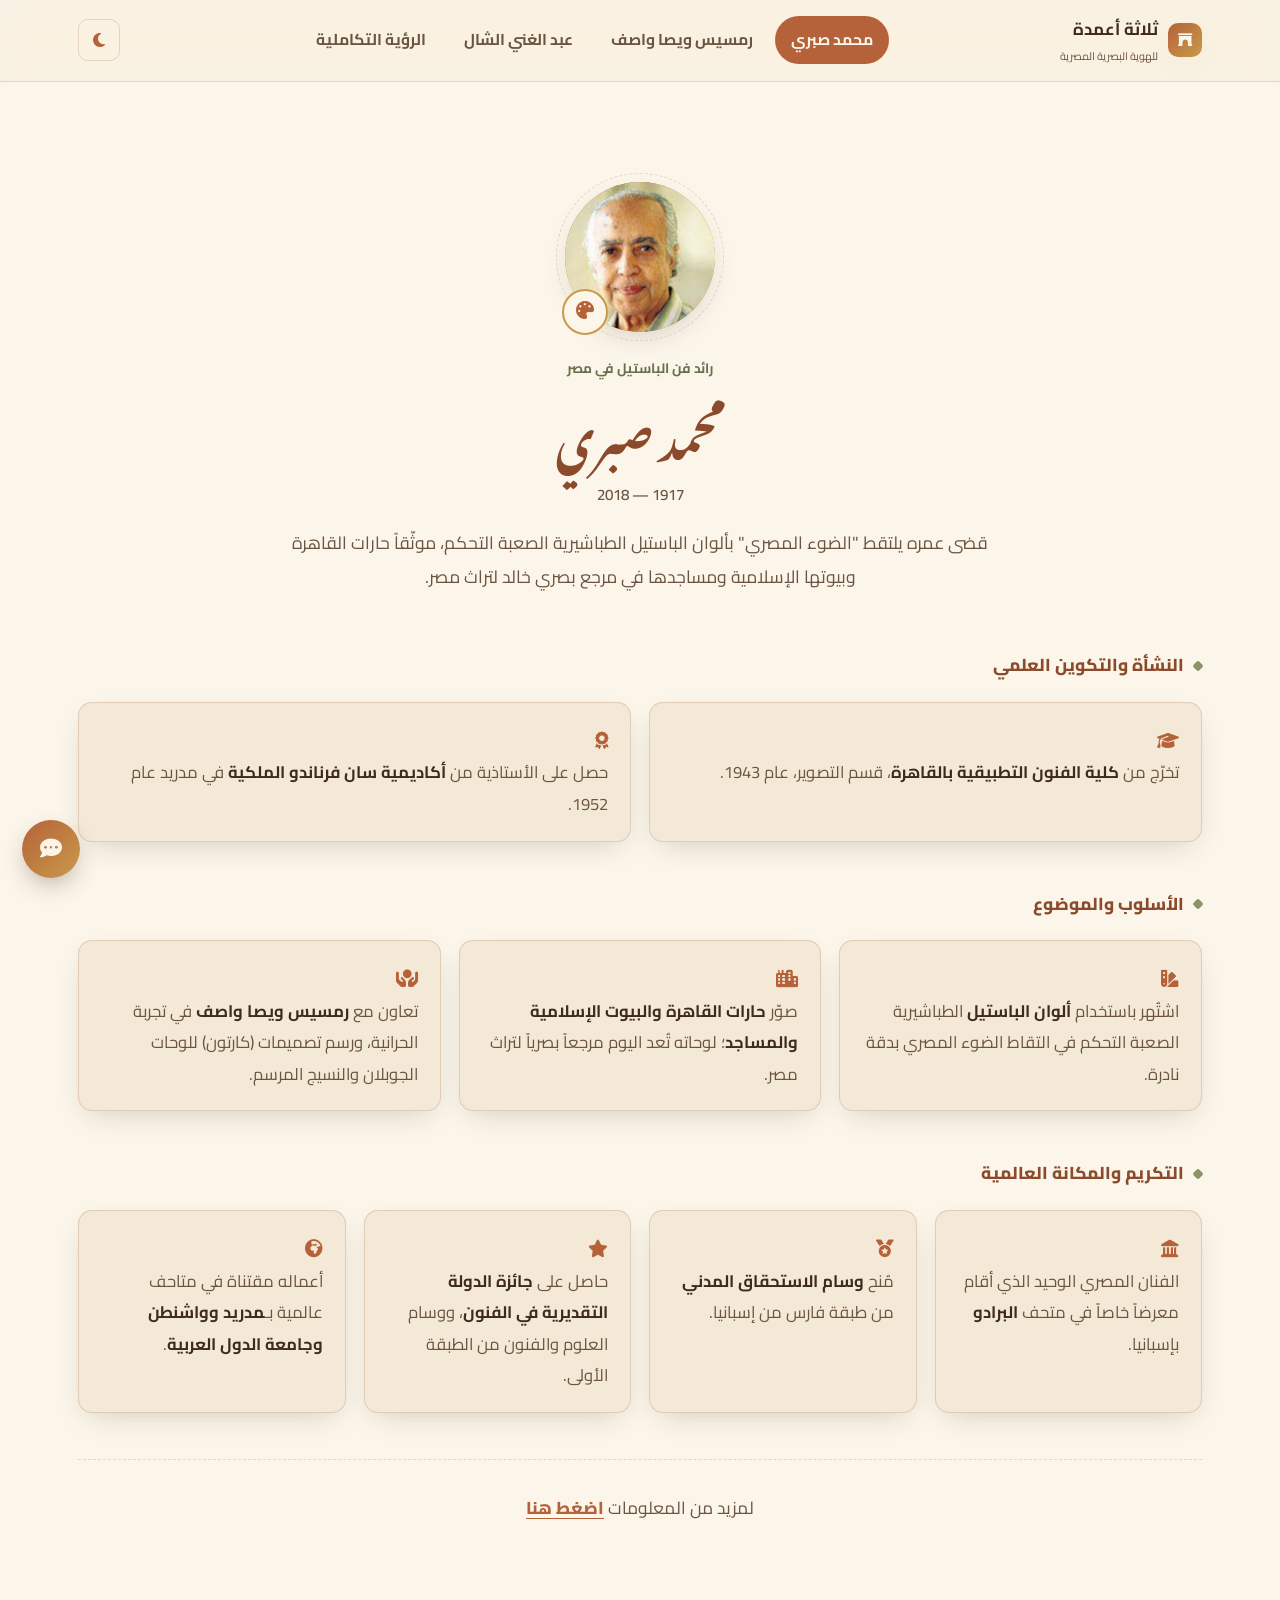
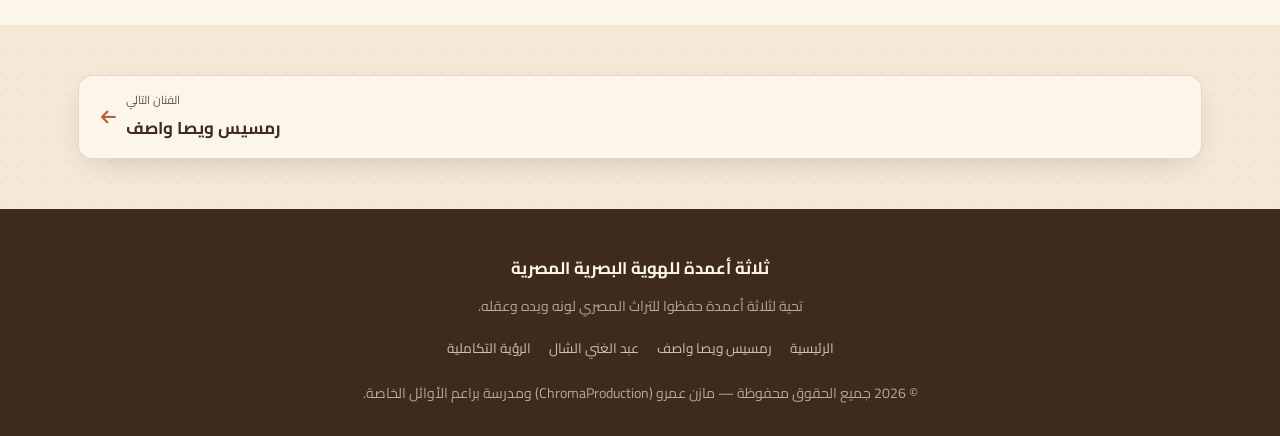
==== commit c98f71ab: "Add files via upload" ====
--- a/sabry.html
+++ b/sabry.html
@@ -5,7 +5,7 @@
 <meta name="viewport" content="width=device-width, initial-scale=1.0">
 <script>(function(){try{var t=localStorage.getItem("site-theme");if(!t){t=window.matchMedia("(prefers-color-scheme: dark)").matches?"dark":"light";}document.documentElement.setAttribute("data-theme",t);}catch(e){}})();</script>
 <title>محمد صبري — ثلاثة أعمدة للهوية البصرية المصرية</title>
-<meta name="description" content="محمد صبري، رائد فن الباستيل في مصر (1923-2017)، وثّق الضوء المصري وحارات القاهرة في لوحاته.">
+<meta name="description" content="محمد صبري، رائد فن الباستيل في مصر (1917-2018)، وثّق الضوء المصري وحارات القاهرة في لوحاته.">
 <link rel="icon" href="data:image/svg+xml,%3Csvg xmlns='http://www.w3.org/2000/svg' viewBox='0 0 100 100'%3E%3Crect width='100' height='100' rx='22' fill='%23B5623A'/%3E%3Cpath d='M25 76 V50 A25 25 0 0 1 75 50 V76' fill='none' stroke='%23F3E9D6' stroke-width='9' stroke-linecap='round'/%3E%3Ccircle cx='50' cy='34' r='5' fill='%23F3E9D6'/%3E%3C/svg%3E">
 <link rel="preconnect" href="https://fonts.googleapis.com">
 <link rel="preconnect" href="https://fonts.gstatic.com" crossorigin>
@@ -40,7 +40,7 @@
       <div class="avatar avatar-lg avatar-sabry section-icon"><img class="avatar-img" src="img/sabry.jpg" alt="محمد صبري" loading="lazy"><span class="avatar-badge"><i class="fa-solid fa-palette"></i></span></div>
       <div class="section-eyebrow">رائد فن الباستيل في مصر</div>
       <h2 class="section-title">محمد صبري</h2>
-      <div class="section-dates">1923 — 2017</div>
+      <div class="section-dates">1917 — 2018</div>
       <p class="section-lede">
         قضى عمره يلتقط "الضوء المصري" بألوان الباستيل الطباشيرية الصعبة التحكم،
         موثّقاً حارات القاهرة وبيوتها الإسلامية ومساجدها في مرجع بصري خالد لتراث مصر.
@@ -75,11 +75,7 @@
     </div>
 
     <div class="more-links reveal">
-      <div class="more-title">لمزيد من الاطلاع</div>
-      <a class="more-link-chip" href="https://aawsat.com/home/article/1443431/%D8%A7%D9%84%D9%85%D9%88%D8%AA-%D9%8A%D8%BA%D9%8A%D9%91%D8%A8-%D8%A7%D9%84%D8%AA%D8%B4%D9%83%D9%8A%D9%84%D9%8A-%D9%85%D8%AD%D9%85%D8%AF-%D8%B5%D8%A8%D8%B1%D9%8A-%D8%B1%D8%A7%D8%A6%D8%AF-%C2%AB%D8%A7%D9%84%D8%A8%D8%A7%D8%B3%D8%AA%D9%8A%D9%84%C2%BB-%D9%81%D9%8A-%D9%85%D8%B5%D8%B1" target="_blank" rel="noopener noreferrer">
-        <i class="fa-solid fa-arrow-up-right-from-square"></i> مقالة عن مسيرته (الشرق الأوسط)
-      </a>
-      <p class="more-note">هتفتح في تبويب جديد وفيها صور حقيقية للفنان.</p>
+      <p class="more-text">لمزيد من المعلومات <a class="more-inline-link" href="https://aawsat.com/home/article/1443431/%D8%A7%D9%84%D9%85%D9%88%D8%AA-%D9%8A%D8%BA%D9%8A%D9%91%D8%A8-%D8%A7%D9%84%D8%AA%D8%B4%D9%83%D9%8A%D9%84%D9%8A-%D9%85%D8%AD%D9%85%D8%AF-%D8%B5%D8%A8%D8%B1%D9%8A-%D8%B1%D8%A7%D8%A6%D8%AF-%C2%AB%D8%A7%D9%84%D8%A8%D8%A7%D8%B3%D8%AA%D9%8A%D9%84%C2%BB-%D9%81%D9%8A-%D9%85%D8%B5%D8%B1" target="_blank" rel="noopener noreferrer">اضغط هنا</a></p>
     </div>
   </div>
 </section>
--- a/style.css
+++ b/style.css
@@ -374,15 +374,8 @@
 
 /* ===================== Further Reading (external sources) ===================== */
 .more-links{margin-top:46px;padding-top:32px;border-top:1px dashed var(--border-soft);text-align:center;}
-.more-links .more-title{font-weight:800;font-size:1.02rem;color:var(--clay-dark);margin-bottom:16px;}
-.more-link-chip{
-  display:inline-flex;align-items:center;gap:9px;padding:11px 22px;border-radius:999px;
-  background:var(--cream);border:1px solid var(--border-soft);color:var(--clay-dark);
-  font-weight:700;font-size:.92rem;box-shadow:var(--shadow-soft);
-}
-.more-link-chip i{color:var(--clay);font-size:.8rem;}
-.more-links .more-note{margin-top:12px;font-size:.8rem;color:var(--ink-soft);}
-@media (hover:hover) and (pointer:fine){
-  .more-link-chip:hover{background:var(--clay);color:var(--cream);}
-  .more-link-chip:hover i{color:var(--cream);}
-}
+.more-links .more-text{font-size:1.08rem;color:var(--ink-soft);}
+.more-inline-link{color:var(--clay);font-weight:800;text-decoration:underline;text-underline-offset:4px;}
+@media (hover:hover) and (pointer:fine){
+  .more-inline-link:hover{color:var(--clay-dark);}
+}
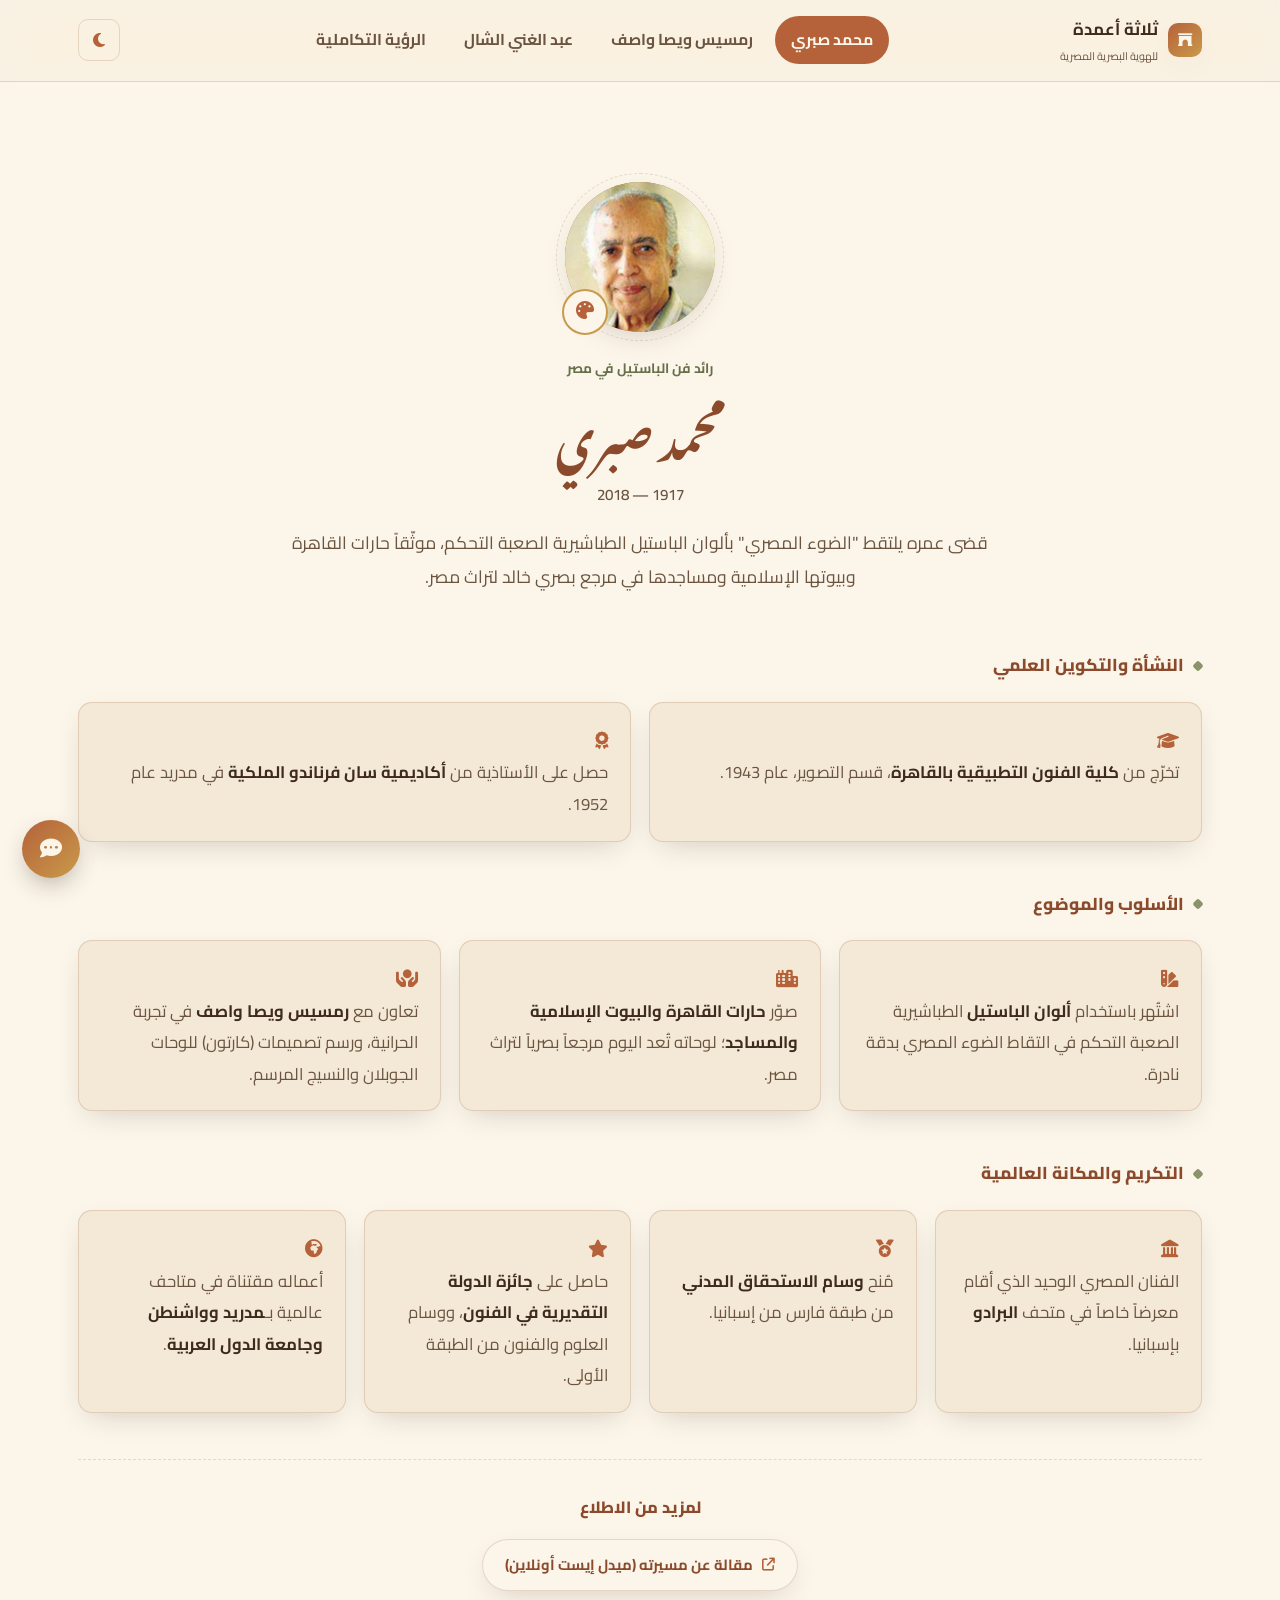
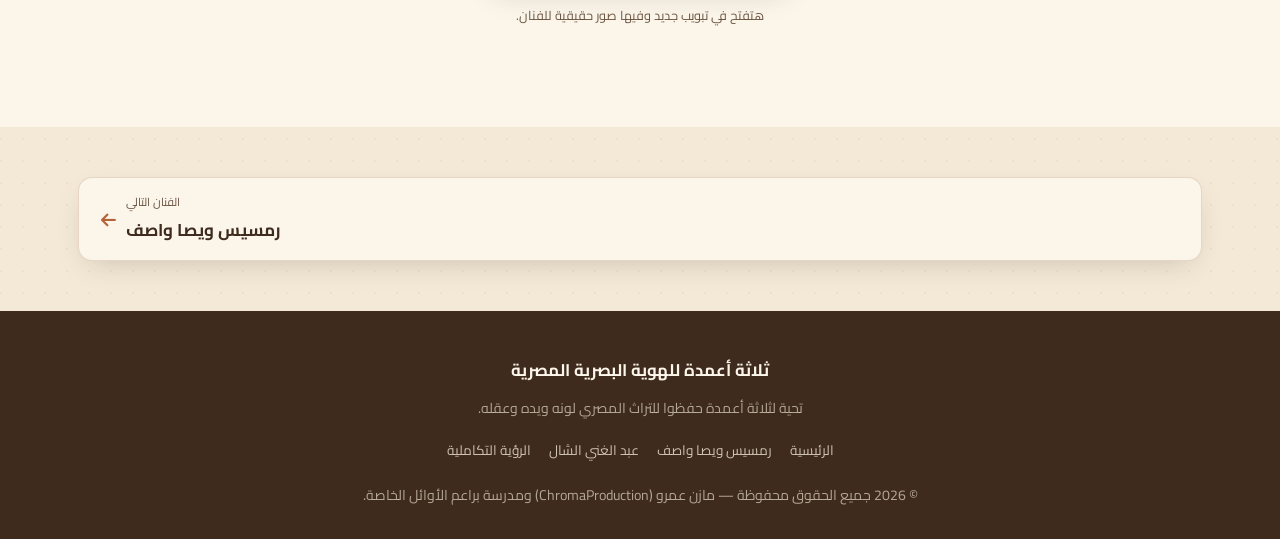
==== commit 81b3d626: "Add files via upload" ====
--- a/sabry.html
+++ b/sabry.html
@@ -75,7 +75,11 @@
     </div>
 
     <div class="more-links reveal">
-      <p class="more-text">لمزيد من المعلومات <a class="more-inline-link" href="https://aawsat.com/home/article/1443431/%D8%A7%D9%84%D9%85%D9%88%D8%AA-%D9%8A%D8%BA%D9%8A%D9%91%D8%A8-%D8%A7%D9%84%D8%AA%D8%B4%D9%83%D9%8A%D9%84%D9%8A-%D9%85%D8%AD%D9%85%D8%AF-%D8%B5%D8%A8%D8%B1%D9%8A-%D8%B1%D8%A7%D8%A6%D8%AF-%C2%AB%D8%A7%D9%84%D8%A8%D8%A7%D8%B3%D8%AA%D9%8A%D9%84%C2%BB-%D9%81%D9%8A-%D9%85%D8%B5%D8%B1" target="_blank" rel="noopener noreferrer">اضغط هنا</a></p>
+      <div class="more-title">لمزيد من الاطلاع</div>
+      <a class="more-link-chip" href="https://middle-east-online.com/%D9%85%D8%AD%D9%85%D8%AF-%D8%B5%D8%A8%D8%B1%D9%8A-%D9%85%D9%84%D9%83-%D8%A7%D9%84%D8%A8%D8%A7%D8%B3%D8%AA%D9%8A%D9%84" target="_blank" rel="noopener noreferrer">
+        <i class="fa-solid fa-arrow-up-right-from-square"></i> مقالة عن مسيرته (ميدل إيست أونلاين)
+      </a>
+      <p class="more-note">هتفتح في تبويب جديد وفيها صور حقيقية للفنان.</p>
     </div>
   </div>
 </section>
--- a/style.css
+++ b/style.css
@@ -374,8 +374,15 @@
 
 /* ===================== Further Reading (external sources) ===================== */
 .more-links{margin-top:46px;padding-top:32px;border-top:1px dashed var(--border-soft);text-align:center;}
-.more-links .more-text{font-size:1.08rem;color:var(--ink-soft);}
-.more-inline-link{color:var(--clay);font-weight:800;text-decoration:underline;text-underline-offset:4px;}
-@media (hover:hover) and (pointer:fine){
-  .more-inline-link:hover{color:var(--clay-dark);}
-}
+.more-links .more-title{font-weight:800;font-size:1.02rem;color:var(--clay-dark);margin-bottom:16px;}
+.more-link-chip{
+  display:inline-flex;align-items:center;gap:9px;padding:11px 22px;border-radius:999px;
+  background:var(--cream);border:1px solid var(--border-soft);color:var(--clay-dark);
+  font-weight:700;font-size:.92rem;box-shadow:var(--shadow-soft);
+}
+.more-link-chip i{color:var(--clay);font-size:.8rem;}
+.more-links .more-note{margin-top:12px;font-size:.8rem;color:var(--ink-soft);}
+@media (hover:hover) and (pointer:fine){
+  .more-link-chip:hover{background:var(--clay);color:var(--cream);}
+  .more-link-chip:hover i{color:var(--cream);}
+}
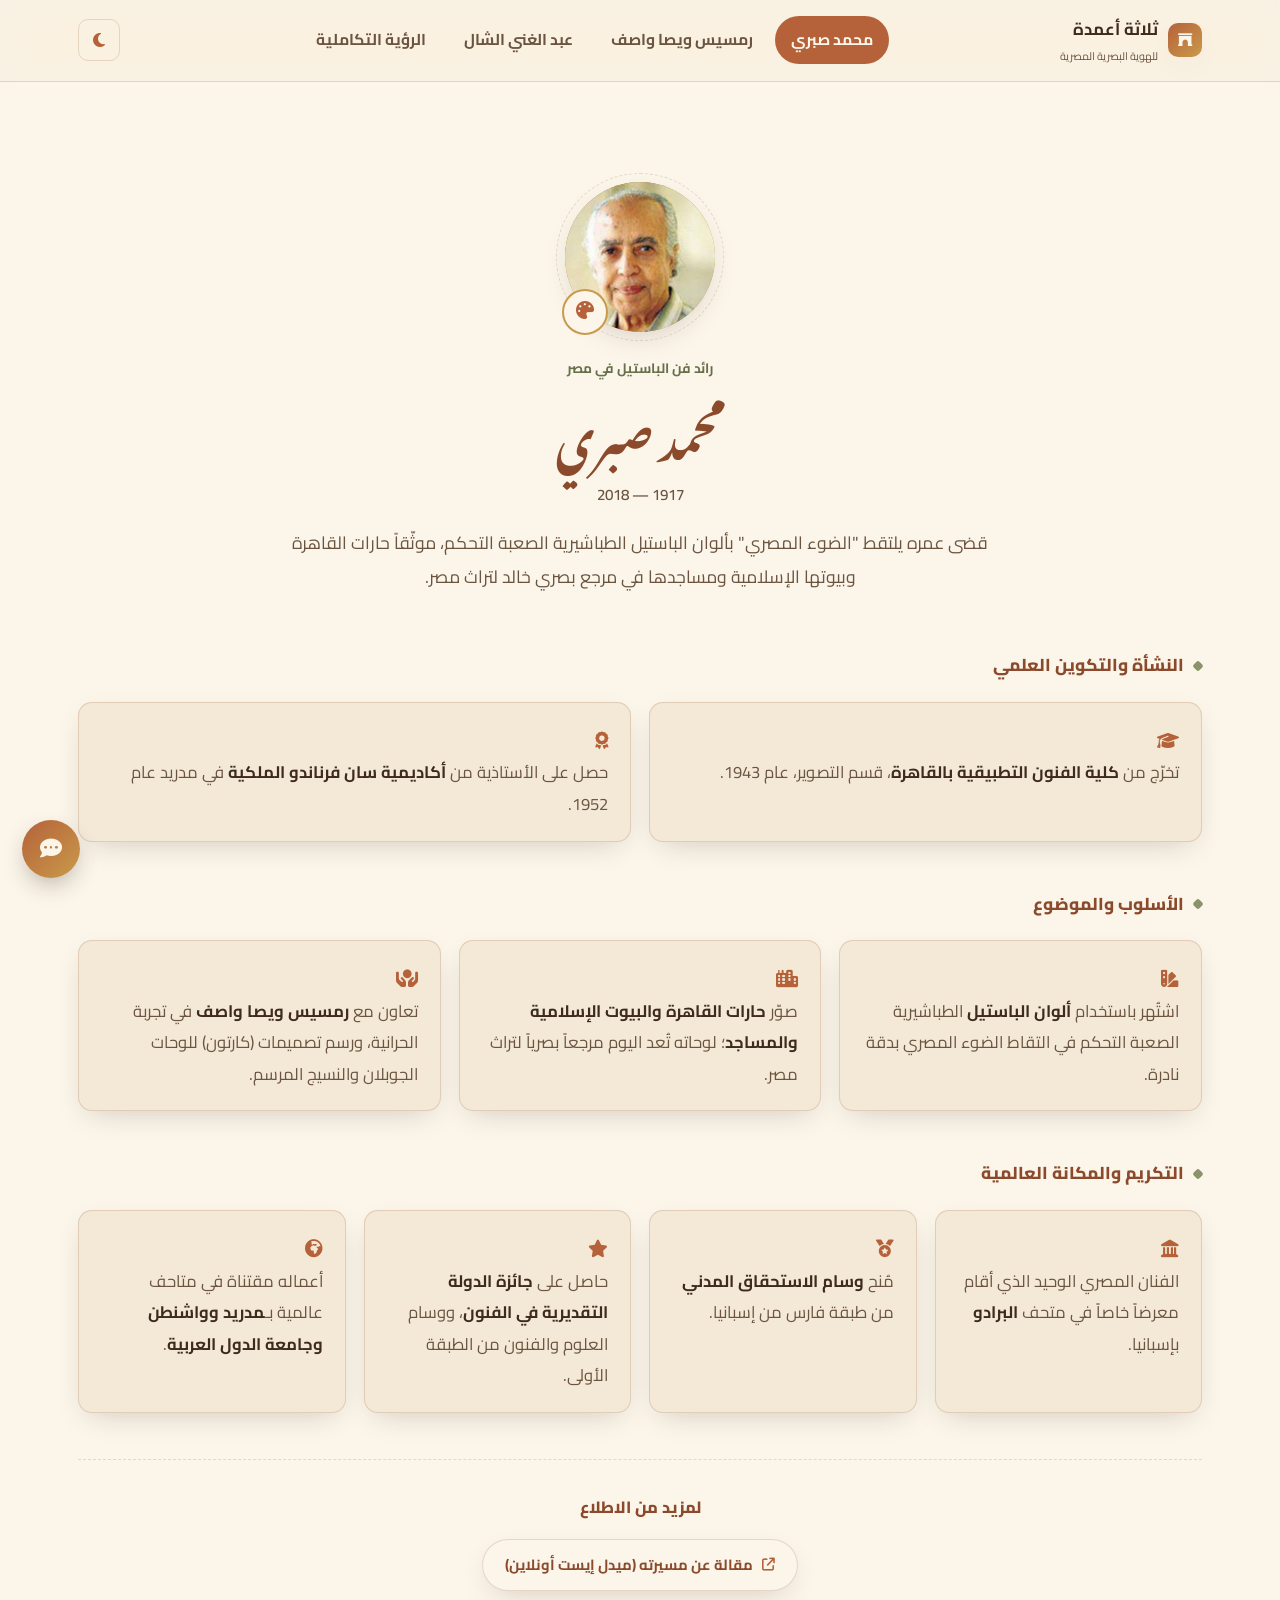
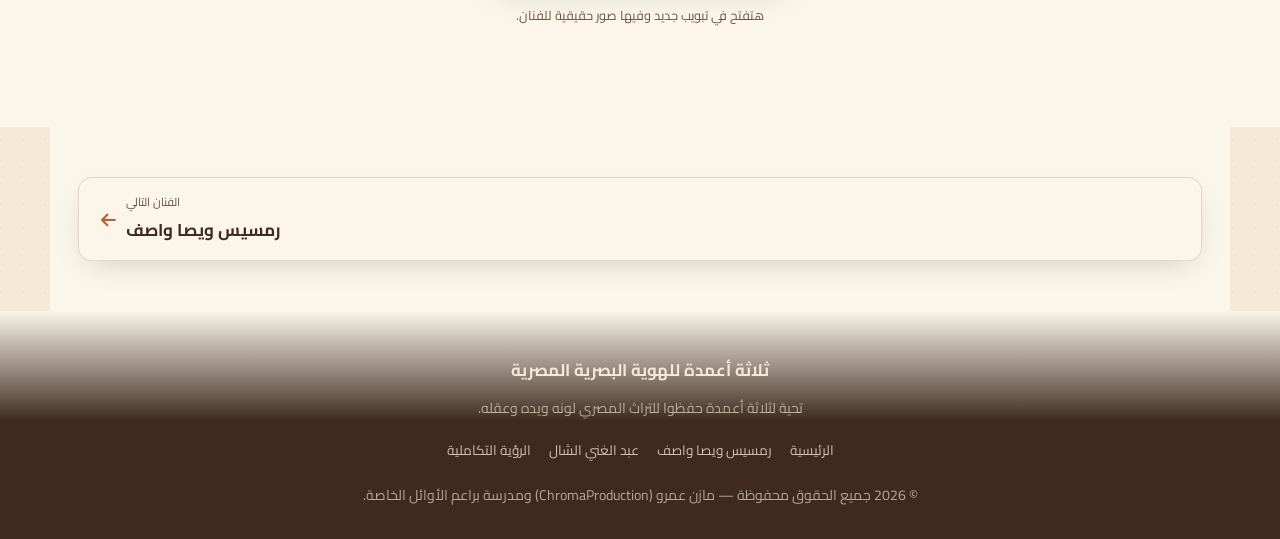
==== commit 1a8284fe: "Add files via upload" ====
--- a/sabry.html
+++ b/sabry.html
@@ -13,7 +13,7 @@
 <link rel="stylesheet" href="https://cdnjs.cloudflare.com/ajax/libs/font-awesome/6.5.1/css/all.min.css">
 <link rel="stylesheet" href="style.css">
 </head>
-<body>
+<body style="--pre-footer:var(--cream)">
 
 <div id="thread-progress"></div>
 
@@ -84,7 +84,7 @@
   </div>
 </section>
 
-<div class="container">
+<div class="container tint-b">
   <div class="page-nav">
     <a class="next" href="wissa.html">
       <div><small>الفنان التالي</small>رمسيس ويصا واصف</div>
--- a/style.css
+++ b/style.css
@@ -260,8 +260,8 @@
 }
 
 /* ===================== Footer ===================== */
-footer{background:var(--footer-bg);color:var(--footer-text);padding:44px 0 30px;text-align:center;}
-footer .f-brand{font-weight:700;font-size:1.05rem;color:var(--cream);margin-bottom:8px;}
+footer{background:linear-gradient(180deg, var(--pre-footer, var(--beige)), var(--footer-bg) 110px);color:var(--footer-text);padding:44px 0 30px;text-align:center;}
+footer .f-brand{font-weight:700;font-size:1.05rem;color:var(--footer-text);margin-bottom:8px;}
 footer p{color:rgba(243,233,214,.65);font-size:.88rem;}
 footer .f-links{margin-top:16px;display:flex;justify-content:center;flex-wrap:wrap;gap:18px;font-size:.85rem;}
 footer .f-links a{color:rgba(243,233,214,.8);transition:color .2s;}
@@ -276,7 +276,9 @@
   display:flex;align-items:center;justify-content:center;
   box-shadow:0 10px 26px -8px rgba(62,43,30,.45);
   animation:faqPulse 2.6s ease-in-out infinite;
-}
+  transition:transform .35s ease, opacity .35s ease;
+}
+#faq-toggle.faq-hidden{transform:translateX(-140%); opacity:0; pointer-events:none; animation:none;}
 @keyframes faqPulse{
   0%,100%{box-shadow:0 10px 26px -8px rgba(62,43,30,.45), 0 0 0 0 rgba(181,98,58,.35);}
   50%{box-shadow:0 10px 26px -8px rgba(62,43,30,.45), 0 0 0 10px rgba(181,98,58,0);}
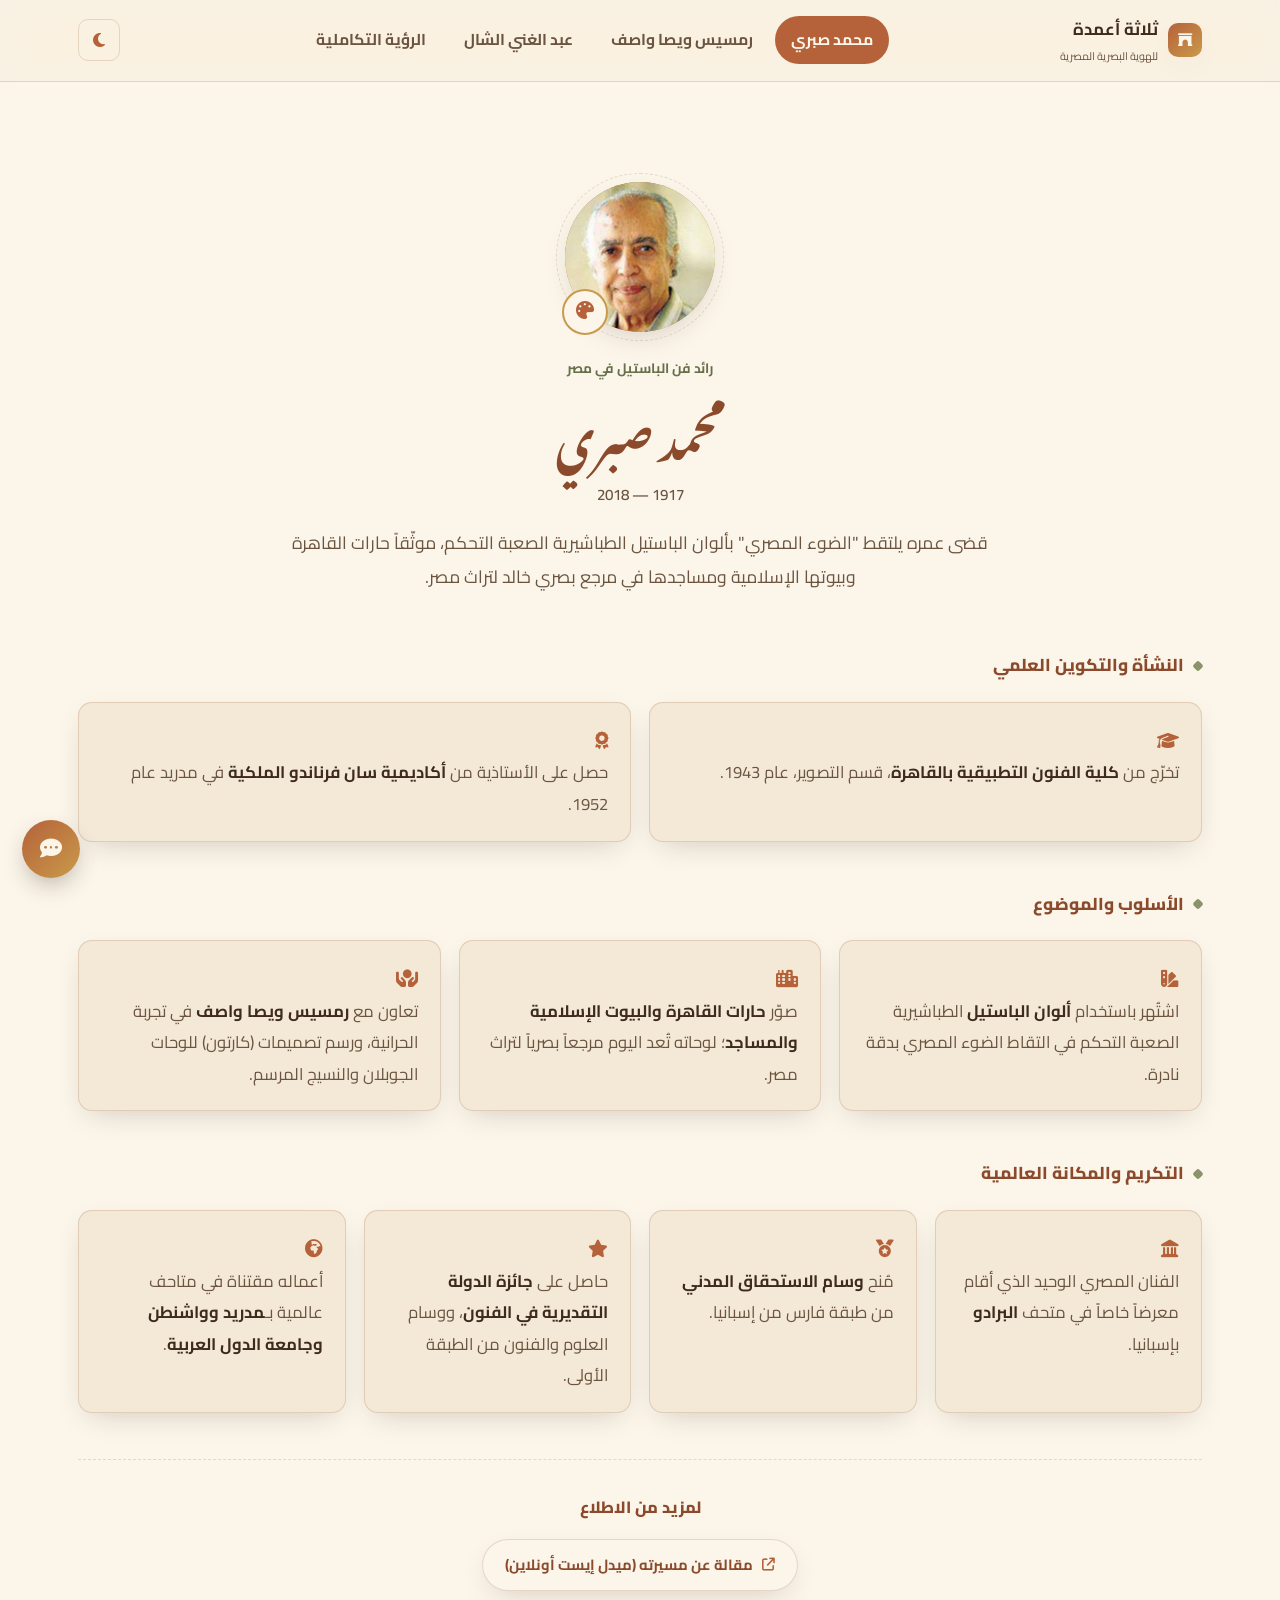
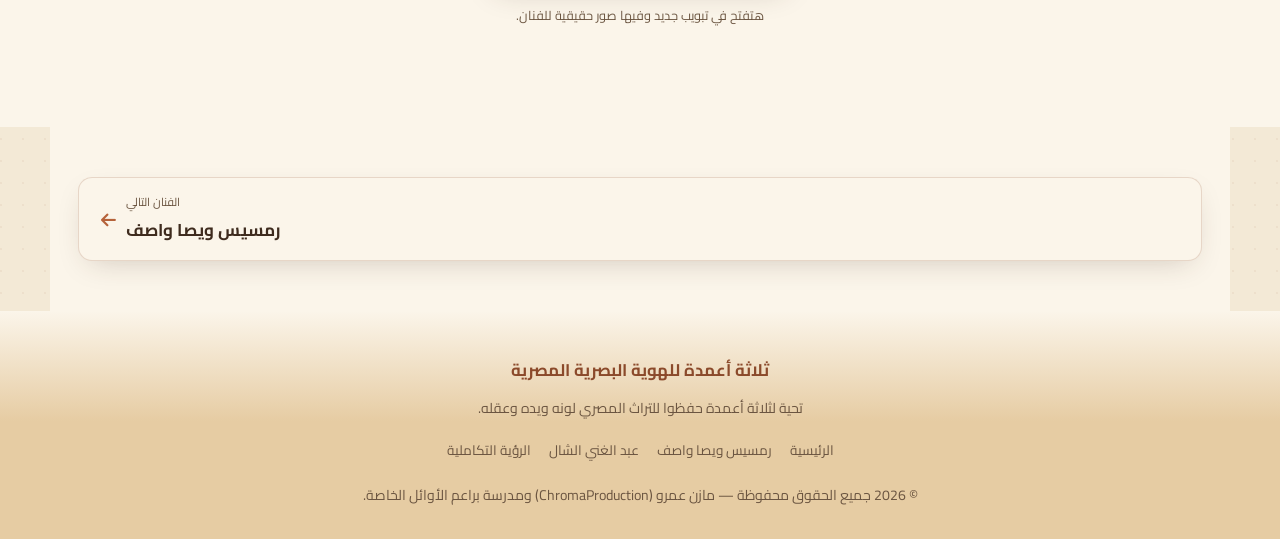
==== commit 47c4d5c5: "Add files via upload" ====
--- a/sabry.html
+++ b/sabry.html
@@ -10,7 +10,7 @@
 <link rel="preconnect" href="https://fonts.googleapis.com">
 <link rel="preconnect" href="https://fonts.gstatic.com" crossorigin>
 <link href="https://fonts.googleapis.com/css2?family=Cairo:wght@300;400;500;600;700;800&family=Noto+Nastaliq+Urdu:wght@400;600;700&display=swap" rel="stylesheet">
-<link rel="stylesheet" href="https://cdnjs.cloudflare.com/ajax/libs/font-awesome/6.5.1/css/all.min.css">
+<link rel="stylesheet" href="https://cdnjs.cloudflare.com/ajax/libs/font-awesome/6.5.1/css/all.min.css" integrity="sha512-DTOQO9RWCH3ppGqcWaEA1BIZOC6xxalwEsw9c2QQeAIftl+Vegovlnee1c9QX4TctnWMn13TZye+giMm8e2LwA==" crossorigin="anonymous" referrerpolicy="no-referrer">
 <link rel="stylesheet" href="style.css">
 </head>
 <body style="--pre-footer:var(--cream)">
@@ -109,16 +109,19 @@
 
 <script src="main.js"></script>
 <button id="faq-toggle" aria-label="اسأل عن الفنانين الثلاثة" aria-expanded="false"><i class="fa-solid fa-comment-dots"></i></button>
-<div id="faq-panel" role="dialog" aria-label="أسئلة عن الفنانين الثلاثة">
+<div id="faq-panel" role="dialog" aria-label="اسأل عن الفنانين الثلاثة">
   <div class="faq-head">
-    <span><i class="fa-solid fa-scroll"></i>اسأل عن الفنانين الثلاثة</span>
+    <span><i class="fa-solid fa-wand-magic-sparkles"></i>اسأل عن الفنانين الثلاثة</span>
     <button id="faq-close" aria-label="إغلاق"><i class="fa-solid fa-xmark"></i></button>
   </div>
-  <div class="faq-search-wrap">
-    <i class="fa-solid fa-magnifying-glass"></i>
-    <input type="text" id="faq-search" placeholder="دوّر على سؤال...">
+  <div class="faq-messages" id="faqMessages">
+    <div class="faq-bubble faq-bubble-bot"><p>أهلاً! اسألني أي حاجة عن محمد صبري ورمسيس ويصا واصف وعبد الغني الشال.</p></div>
   </div>
-  <div class="faq-list" id="faqList"></div>
+  <div class="faq-starters" id="faqStarters"></div>
+  <form id="faqForm">
+    <input type="text" id="faq-input" placeholder="اكتب سؤالك..." autocomplete="off">
+    <button type="submit" id="faq-send" aria-label="إرسال"><i class="fa-solid fa-paper-plane"></i></button>
+  </form>
 </div>
 <script src="bot.js"></script>
 
--- a/style.css
+++ b/style.css
@@ -19,6 +19,7 @@
   /* fixed tokens: stay constant across themes (footer stays a stable dark band) */
   --footer-bg:#3E2B1E;
   --footer-text:#F3E9D6;
+  --footer-tone:#E6CCA3;
   --cream-rgb:251,245,234;
 }
 
@@ -37,6 +38,7 @@
   --border-soft:rgba(243,233,214,.14);
   --shadow-soft:0 12px 30px -12px rgba(0,0,0,.55);
   --cream-rgb:46,34,25;
+  --footer-tone:#170E09;
 }
 :root[data-theme="dark"] body{
   background-image:radial-gradient(circle at 1px 1px, rgba(243,233,214,.05) 1px, transparent 1px);
@@ -179,9 +181,12 @@
 .vision-cta p{color:var(--ink-soft);margin-bottom:16px;}
 .vision-link{
   display:inline-flex;align-items:center;gap:10px;padding:12px 26px;border-radius:999px;
-  background:var(--ink);color:var(--cream);font-weight:700;font-size:.95rem;transition:background .25s;
-}
-.vision-link:hover{background:var(--clay-dark);}
+  background:linear-gradient(135deg,var(--clay),var(--gold));color:var(--cream);font-weight:700;font-size:.95rem;
+  box-shadow:var(--shadow-soft); transition:transform .25s;
+}
+@media (hover:hover) and (pointer:fine){
+  .vision-link:hover{transform:translateY(-2px);}
+}
 
 @media (max-width:860px){.picker-grid{grid-template-columns:1fr;}}
 
@@ -260,12 +265,12 @@
 }
 
 /* ===================== Footer ===================== */
-footer{background:linear-gradient(180deg, var(--pre-footer, var(--beige)), var(--footer-bg) 110px);color:var(--footer-text);padding:44px 0 30px;text-align:center;}
-footer .f-brand{font-weight:700;font-size:1.05rem;color:var(--footer-text);margin-bottom:8px;}
-footer p{color:rgba(243,233,214,.65);font-size:.88rem;}
+footer{background:linear-gradient(180deg, var(--pre-footer, var(--cream)), var(--footer-tone) 110px);color:var(--ink);padding:44px 0 30px;text-align:center;}
+footer .f-brand{font-weight:700;font-size:1.05rem;color:var(--clay-dark);margin-bottom:8px;}
+footer p{color:var(--ink-soft);font-size:.88rem;}
 footer .f-links{margin-top:16px;display:flex;justify-content:center;flex-wrap:wrap;gap:18px;font-size:.85rem;}
-footer .f-links a{color:rgba(243,233,214,.8);transition:color .2s;}
-footer .f-links a:hover{color:var(--gold);}
+footer .f-links a{color:var(--ink-soft);transition:color .2s;}
+footer .f-links a:hover{color:var(--clay);}
 
 /* ===================== FAQ Bot Widget ===================== */
 #faq-toggle{
@@ -308,32 +313,44 @@
 .faq-head i{margin-left:8px;}
 #faq-close{background:none;border:none;color:var(--cream);font-size:1rem;cursor:pointer;padding:4px;}
 
-.faq-search-wrap{
+.faq-messages{overflow-y:auto;padding:14px 16px;flex:1;display:flex;flex-direction:column;gap:10px;}
+.faq-starters{display:flex;flex-wrap:wrap;gap:8px;padding:0 16px 12px;flex:none;}
+.faq-chip{
+  background:var(--beige);border:1px solid var(--border-soft);border-radius:999px;
+  padding:8px 14px;font-family:'Cairo',sans-serif;font-size:.8rem;font-weight:600;
+  color:var(--clay-dark);cursor:pointer;
+}
+@media (hover:hover) and (pointer:fine){
+  .faq-chip:hover{background:var(--clay);color:var(--cream);}
+}
+
+.faq-bubble{max-width:82%;border-radius:16px;padding:10px 14px;}
+.faq-bubble p{margin:0;font-size:.88rem;line-height:1.75;}
+.faq-bubble-bot{align-self:flex-start;background:var(--beige);color:var(--ink);border-bottom-right-radius:4px;}
+.faq-bubble-user{align-self:flex-end;background:linear-gradient(135deg,var(--clay),var(--gold));color:var(--cream);border-bottom-left-radius:4px;}
+
+.faq-typing{display:flex;align-items:center;gap:4px;padding:14px;}
+.faq-typing span{width:6px;height:6px;border-radius:50%;background:var(--ink-soft);animation:faqTyping 1.2s infinite ease-in-out;}
+.faq-typing span:nth-child(2){animation-delay:.2s;}
+.faq-typing span:nth-child(3){animation-delay:.4s;}
+@keyframes faqTyping{0%,60%,100%{opacity:.3;transform:translateY(0);}30%{opacity:1;transform:translateY(-3px);}}
+
+#faqForm{
   display:flex;align-items:center;gap:8px;
-  margin:14px 16px 6px; padding:9px 14px;
-  background:var(--beige); border:1px solid var(--border-soft); border-radius:999px;
-  flex:none;
-}
-.faq-search-wrap i{color:var(--ink-soft);font-size:.85rem;}
-#faq-search{
-  border:none;background:transparent;outline:none;font-family:'Cairo',sans-serif;
-  font-size:.88rem;color:var(--ink);width:100%;
-}
-
-.faq-list{overflow-y:auto;padding:8px 14px 16px;flex:1;}
-.faq-empty{color:var(--ink-soft);font-size:.88rem;text-align:center;padding:20px 0;}
-.faq-item{border-bottom:1px solid var(--border-soft);}
-.faq-item:last-child{border-bottom:none;}
-.faq-q{
-  width:100%;display:flex;align-items:center;justify-content:space-between;gap:10px;
-  background:none;border:none;cursor:pointer;text-align:right;
-  padding:12px 2px; font-family:'Cairo',sans-serif;font-weight:700;font-size:.88rem;color:var(--ink);
-}
-.faq-q i{color:var(--clay);font-size:.75rem;transition:transform .25s;flex:none;}
-.faq-item.open .faq-q i{transform:rotate(180deg);}
-.faq-a{max-height:0;overflow:hidden;transition:max-height .3s ease;}
-.faq-item.open .faq-a{max-height:220px;}
-.faq-a p{padding:0 2px 14px;color:var(--ink-soft);font-size:.85rem;line-height:1.8;}
+  padding:12px 14px;border-top:1px solid var(--border-soft);flex:none;
+}
+#faq-input{
+  flex:1;border:1px solid var(--border-soft);background:var(--beige);border-radius:999px;
+  padding:10px 16px;font-family:'Cairo',sans-serif;font-size:.88rem;color:var(--ink);outline:none;
+}
+#faq-input:focus{border-color:var(--clay);}
+#faq-send{
+  width:40px;height:40px;border-radius:50%;border:none;flex:none;cursor:pointer;
+  background:linear-gradient(135deg,var(--clay),var(--gold));color:var(--cream);
+  display:flex;align-items:center;justify-content:center;font-size:.95rem;
+}
+#faq-send:disabled{opacity:.5;cursor:not-allowed;}
+
 
 @media (max-width:480px){
   #faq-toggle{bottom:16px;left:16px;width:52px;height:52px;font-size:1.2rem;}
